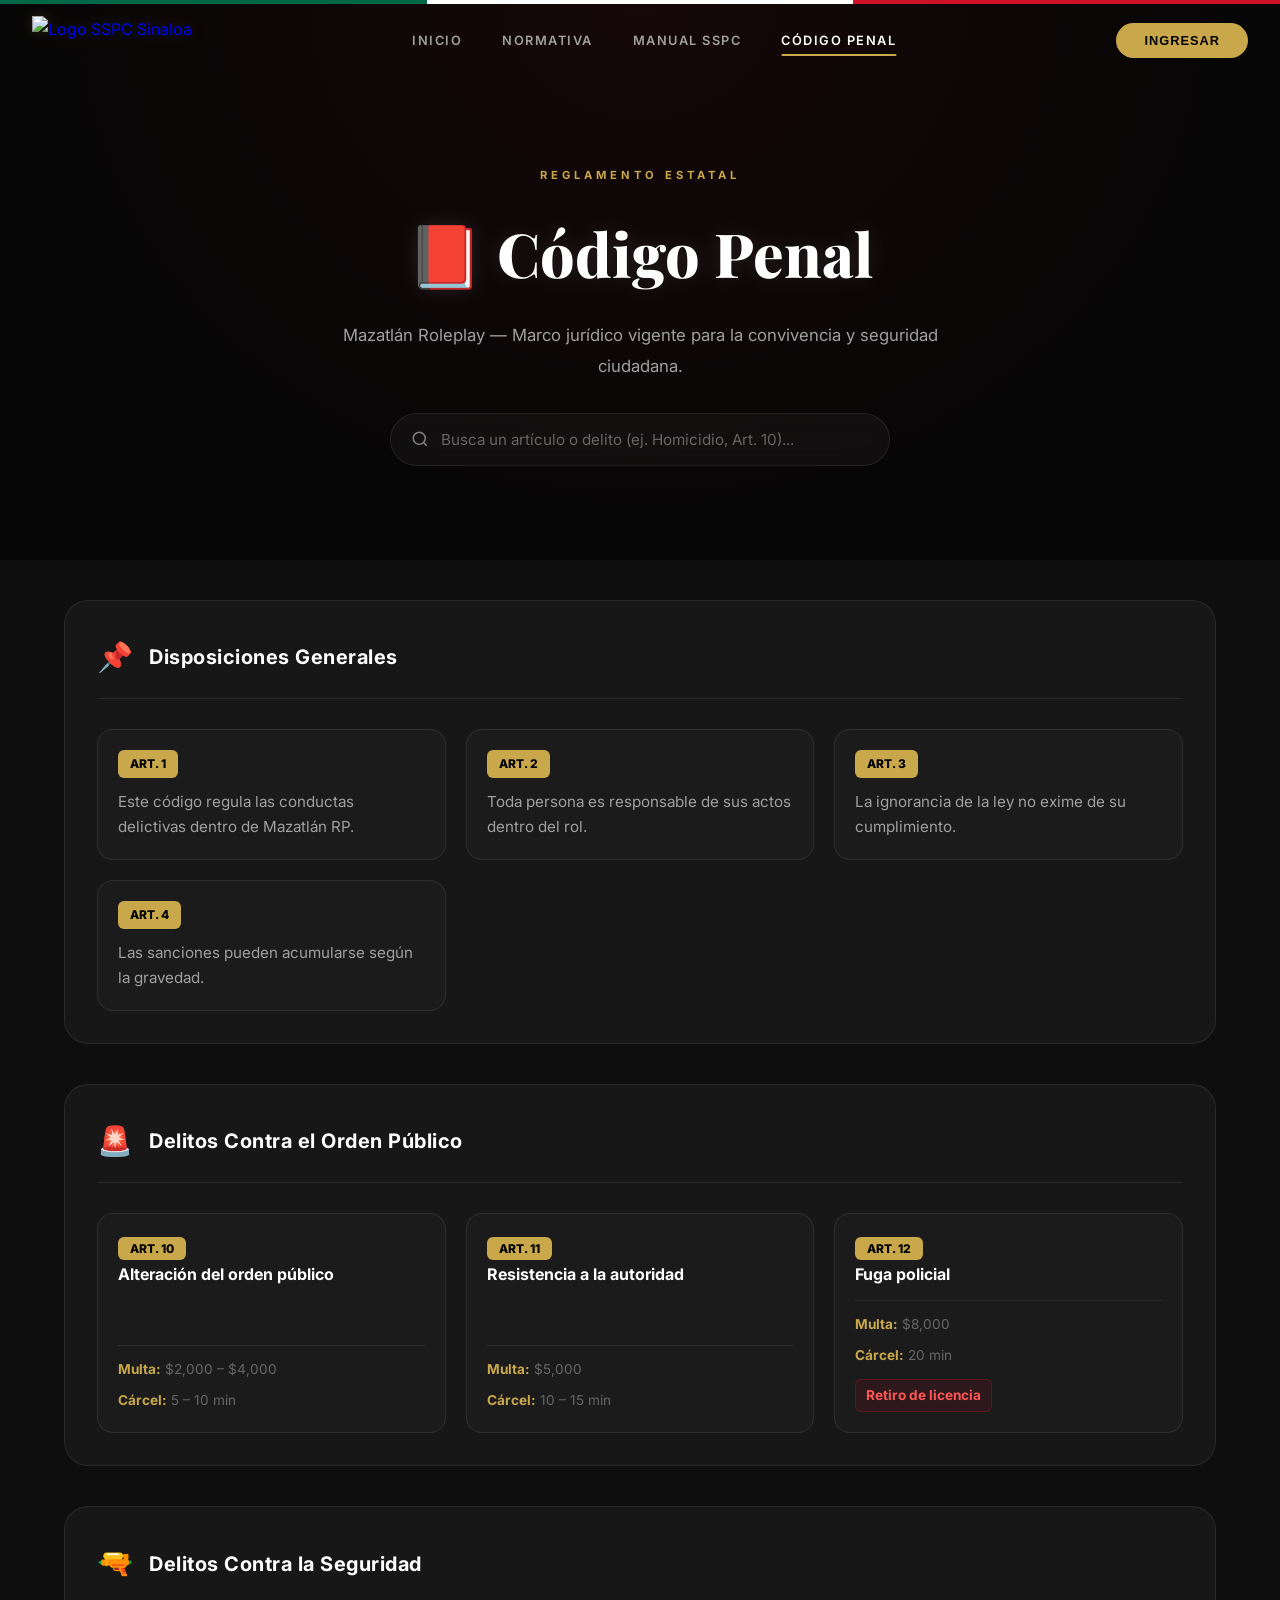
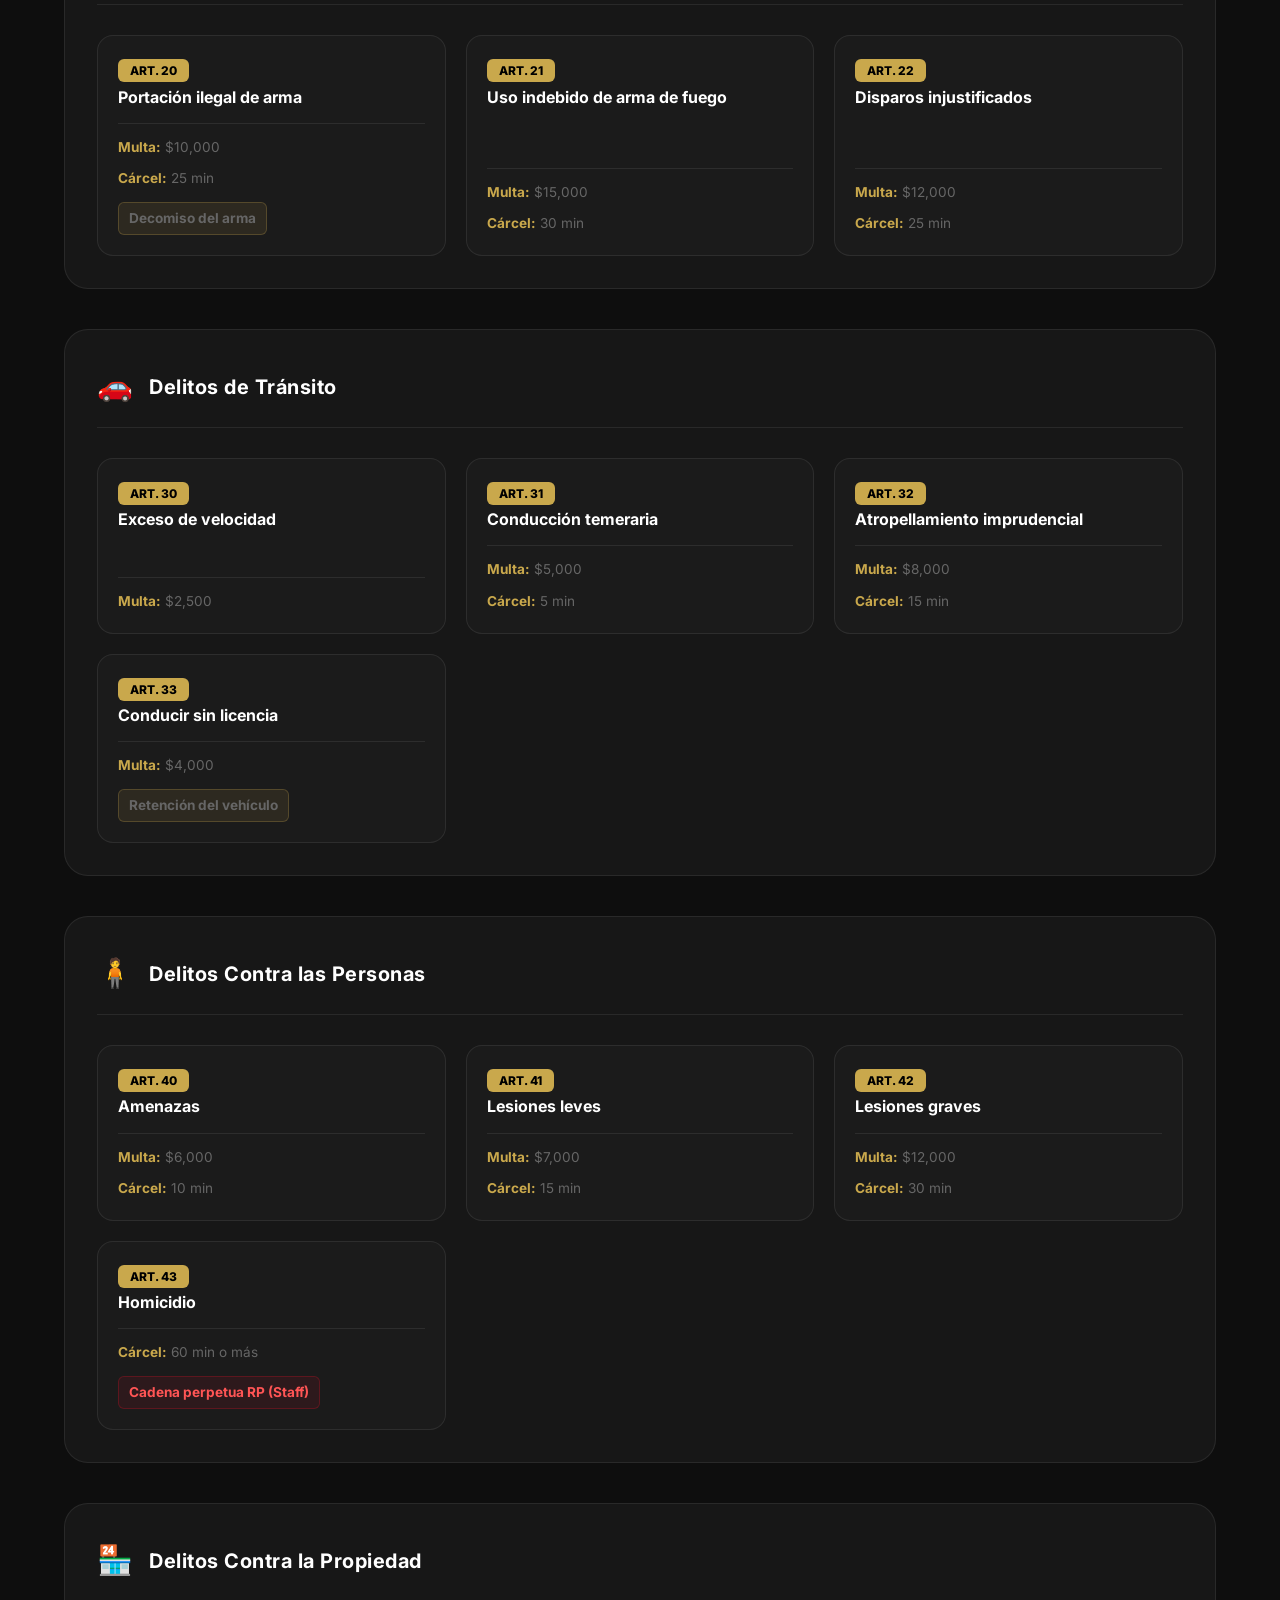
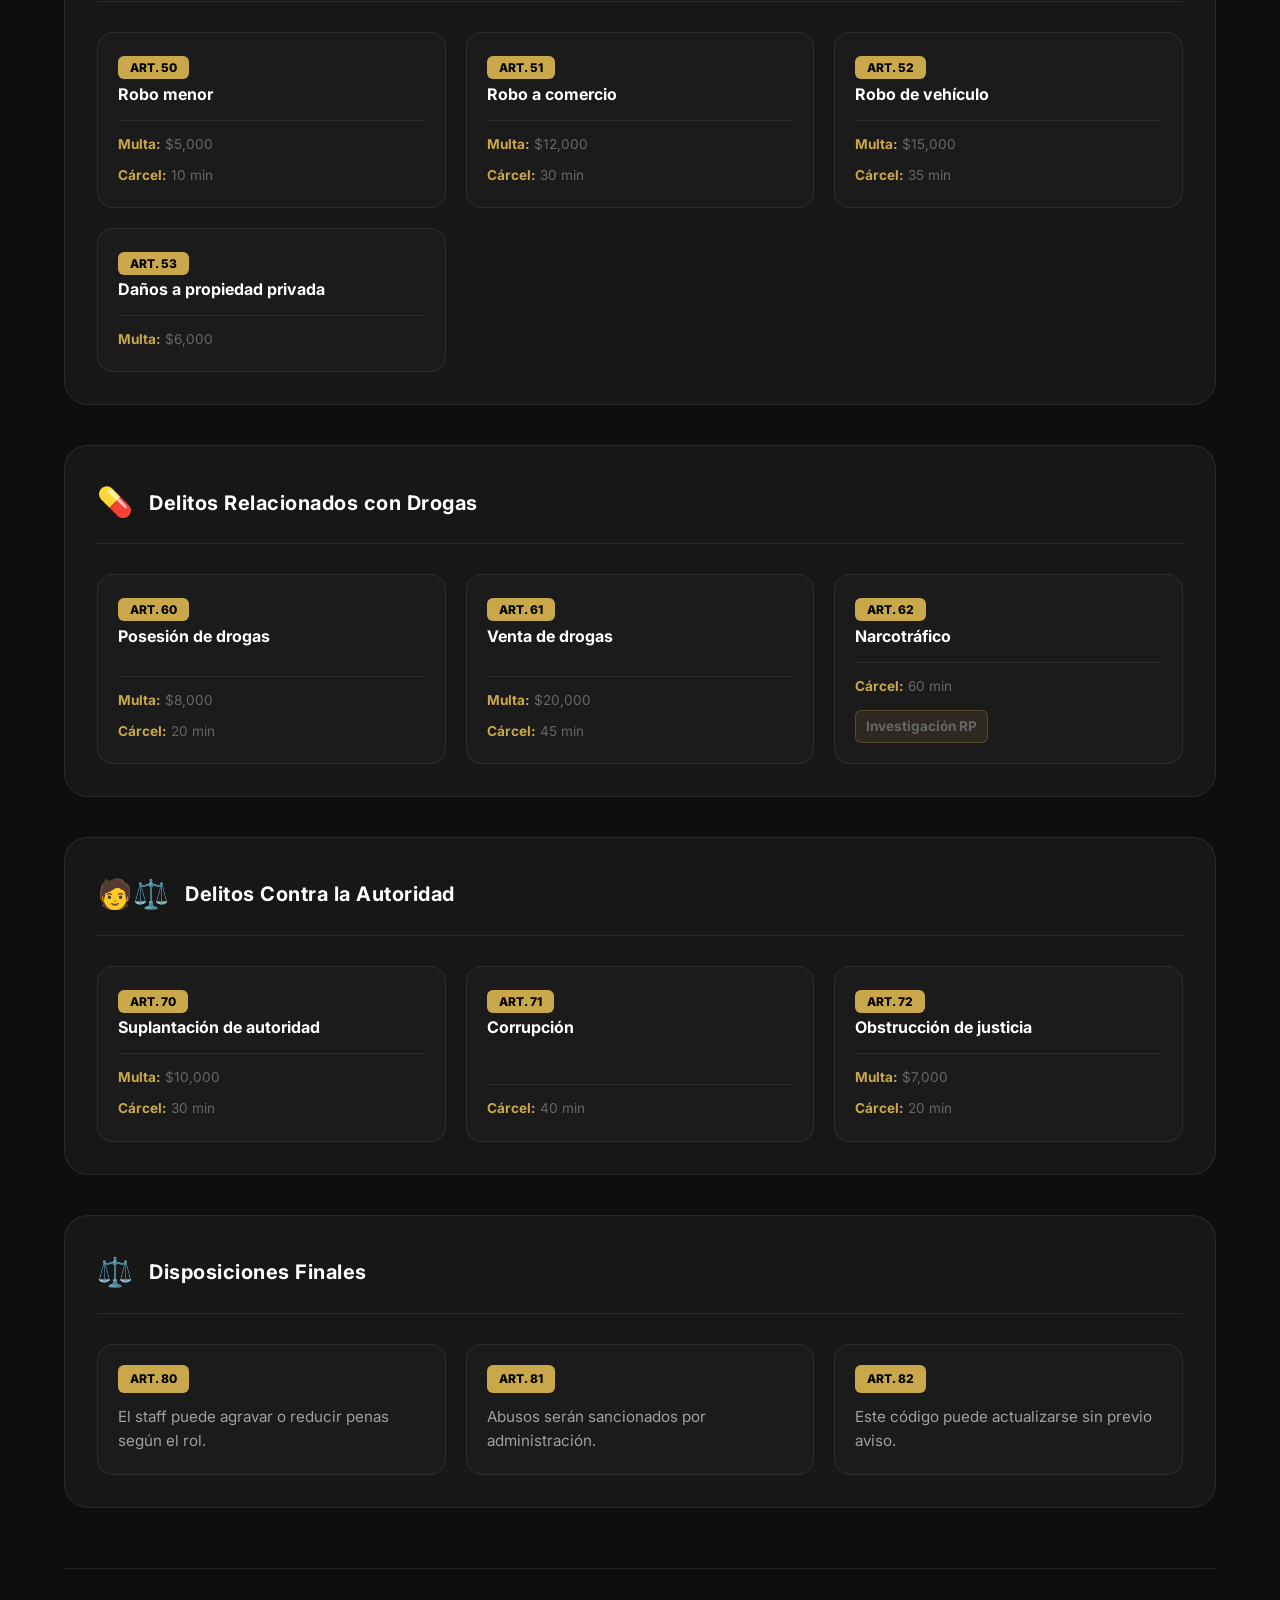
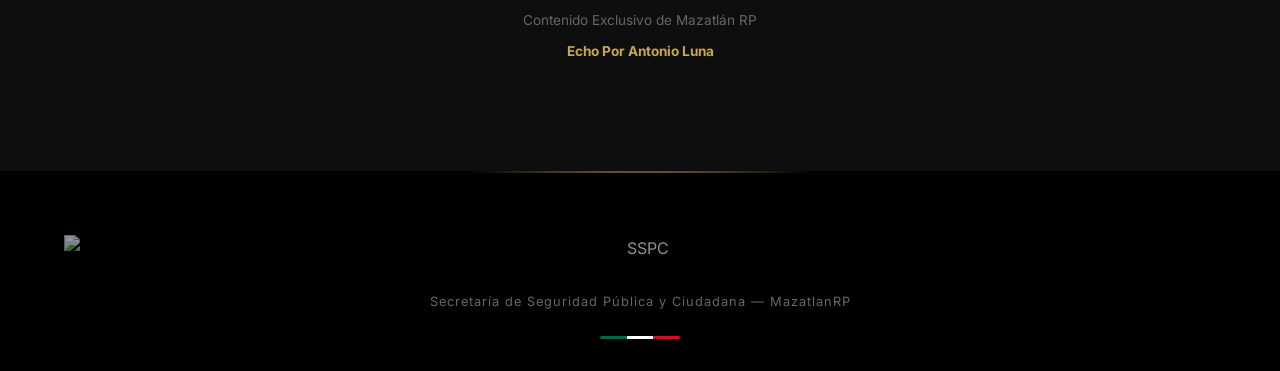
==== templates/codigo-penal.html @ 9fe5e870 "Sistema SSPC completo con Dashboard y Bot" ====
<!DOCTYPE html>
<html lang="es">

<head>
    <meta charset="UTF-8">
    <meta name="viewport" content="width=device-width, initial-scale=1.0">
    <title>Código Penal | Mazatlán RP — SSPC Sinaloa</title>
    <meta name="description" content="Código Penal oficial del estado de Sinaloa para Mazatlán RP. Consulta leyes, multas y tiempos de condena.">
    <link rel="stylesheet" href="/static/style.css">
    <link rel="stylesheet" href="/static/codigo-penal.css">
    <link rel="preconnect" href="https://fonts.googleapis.com">
    <link rel="preconnect" href="https://fonts.gstatic.com" crossorigin>
    <link href="https://fonts.googleapis.com/css2?family=Inter:wght@300;400;500;600;700;800;900&family=Playfair+Display:wght@700;800&display=swap" rel="stylesheet">
</head>

<body>

    <!-- Mexican Flag Bar -->
    <div class="mexico-bar" aria-hidden="true">
        <div class="bar-green"></div>
        <div class="bar-white"></div>
        <div class="bar-red"></div>
    </div>

    <!-- Navigation -->
    <nav class="navbar scrolled" id="main-navbar">
        <div class="nav-container">
            <a href="index.html" class="nav-logo">
                <img src="https://images.seeklogo.com/logo-png/62/1/secretaria-de-seguridad-y-proteccion-ciudadana-logo-png_seeklogo-626112.png" alt="Logo SSPC Sinaloa" id="logo-img">
            </a>
            <ul class="nav-links" id="nav-links">
                <li><a href="index.html">Inicio</a></li>
                <li><a href="normativa.html">Normativa</a></li>
                <li><a href="manual.html">Manual SSPC</a></li>
                <li><a href="codigo-penal.html" class="active">Código Penal</a></li>
            </ul>
            <div class="nav-actions">
                <button class="btn-ingresar" id="btn-login">Ingresar</button>
                <button class="hamburger" id="hamburger" aria-label="Abrir menú">
                    <span></span><span></span><span></span>
                </button>
            </div>
        </div>
    </nav>

    <!-- Mobile Menu -->
    <div class="mobile-overlay" id="mobile-overlay"></div>
    <div class="mobile-menu" id="mobile-menu">
        <ul>
            <li><a href="index.html">Inicio</a></li>
            <li><a href="normativa.html">Normativa</a></li>
            <li><a href="manual.html">Manual SSPC</a></li>
            <li><a href="codigo-penal.html">Código Penal</a></li>
            <li><a href="#" class="mobile-login">Ingresar al Sistema</a></li>
        </ul>
    </div>

    <main>
        <!-- Page Header -->
        <section class="penal-hero">
            <div class="penal-hero-bg"></div>
            <div class="container">
                <div class="section-tag reveal">REGLAMENTO ESTATAL</div>
                <h1 class="penal-hero-title reveal">📕 Código Penal</h1>
                <p class="penal-hero-sub reveal">Mazatlán Roleplay — Marco jurídico vigente para la convivencia y seguridad ciudadana.</p>

                <!-- Search -->
                <div class="search-wrapper reveal">
                    <div class="search-bar">
                        <svg class="search-icon" width="18" height="18" viewBox="0 0 24 24" fill="none" stroke="currentColor" stroke-width="2"><circle cx="11" cy="11" r="8"/><path d="m21 21-4.3-4.3"/></svg>
                        <input type="text" id="penal-search" placeholder="Busca un artículo o delito (ej. Homicidio, Art. 10)..." autocomplete="off">
                        <button class="search-clear" id="search-clear" aria-label="Limpiar">✕</button>
                    </div>
                    <p class="search-results" id="search-results"></p>
                </div>
            </div>
        </section>

        <!-- Penal Code Content -->
        <section class="penal-body">
            <div class="container">
                
                <div class="penal-grid" id="penal-content">
                    
                    <!-- Disposiciones Generales -->
                    <div class="penal-section reveal">
                        <div class="section-header">
                            <span class="section-icon">📌</span>
                            <h2>Disposiciones Generales</h2>
                        </div>
                        <div class="articles-list">
                            <div class="article-item" data-search="Art. 1 regula conductas delictivas Mazatlán RP">
                                <span class="art-num">Art. 1</span>
                                <p>Este código regula las conductas delictivas dentro de Mazatlán RP.</p>
                            </div>
                            <div class="article-item" data-search="Art. 2 persona responsable actos rol">
                                <span class="art-num">Art. 2</span>
                                <p>Toda persona es responsable de sus actos dentro del rol.</p>
                            </div>
                            <div class="article-item" data-search="Art. 3 ignorancia ley no exime cumplimiento">
                                <span class="art-num">Art. 3</span>
                                <p>La ignorancia de la ley no exime de su cumplimiento.</p>
                            </div>
                            <div class="article-item" data-search="Art. 4 sanciones acumularse gravedad">
                                <span class="art-num">Art. 4</span>
                                <p>Las sanciones pueden acumularse según la gravedad.</p>
                            </div>
                        </div>
                    </div>

                    <!-- Orden Público -->
                    <div class="penal-section reveal">
                        <div class="section-header">
                            <span class="section-icon">🚨</span>
                            <h2>Delitos Contra el Orden Público</h2>
                        </div>
                        <div class="articles-list">
                            <div class="article-item delict" data-search="Art. 10 Alteración del orden público multa cárcel">
                                <div class="art-main">
                                    <span class="art-num">Art. 10</span>
                                    <h4>Alteración del orden público</h4>
                                </div>
                                <div class="art-penalty">
                                    <span><strong>Multa:</strong> $2,000 – $4,000</span>
                                    <span><strong>Cárcel:</strong> 5 – 10 min</span>
                                </div>
                            </div>
                            <div class="article-item delict" data-search="Art. 11 Resistencia a la autoridad multa cárcel">
                                <div class="art-main">
                                    <span class="art-num">Art. 11</span>
                                    <h4>Resistencia a la autoridad</h4>
                                </div>
                                <div class="art-penalty">
                                    <span><strong>Multa:</strong> $5,000</span>
                                    <span><strong>Cárcel:</strong> 10 – 15 min</span>
                                </div>
                            </div>
                            <div class="article-item delict" data-search="Art. 12 Fuga policial multa cárcel retiro licencia">
                                <div class="art-main">
                                    <span class="art-num">Art. 12</span>
                                    <h4>Fuga policial</h4>
                                </div>
                                <div class="art-penalty">
                                    <span><strong>Multa:</strong> $8,000</span>
                                    <span><strong>Cárcel:</strong> 20 min</span>
                                    <span class="penalty-tag red">Retiro de licencia</span>
                                </div>
                            </div>
                        </div>
                    </div>

                    <!-- Seguridad -->
                    <div class="penal-section reveal">
                        <div class="section-header">
                            <span class="section-icon">🔫</span>
                            <h2>Delitos Contra la Seguridad</h2>
                        </div>
                        <div class="articles-list">
                            <div class="article-item delict" data-search="Art. 20 Portación ilegal de arma multa cárcel decomiso">
                                <div class="art-main">
                                    <span class="art-num">Art. 20</span>
                                    <h4>Portación ilegal de arma</h4>
                                </div>
                                <div class="art-penalty">
                                    <span><strong>Multa:</strong> $10,000</span>
                                    <span><strong>Cárcel:</strong> 25 min</span>
                                    <span class="penalty-tag">Decomiso del arma</span>
                                </div>
                            </div>
                            <div class="article-item delict" data-search="Art. 21 Uso indebido de arma de fuego multa cárcel">
                                <div class="art-main">
                                    <span class="art-num">Art. 21</span>
                                    <h4>Uso indebido de arma de fuego</h4>
                                </div>
                                <div class="art-penalty">
                                    <span><strong>Multa:</strong> $15,000</span>
                                    <span><strong>Cárcel:</strong> 30 min</span>
                                </div>
                            </div>
                            <div class="article-item delict" data-search="Art. 22 Disparos injustificados multa cárcel">
                                <div class="art-main">
                                    <span class="art-num">Art. 22</span>
                                    <h4>Disparos injustificados</h4>
                                </div>
                                <div class="art-penalty">
                                    <span><strong>Multa:</strong> $12,000</span>
                                    <span><strong>Cárcel:</strong> 25 min</span>
                                </div>
                            </div>
                        </div>
                    </div>

                    <!-- Tránsito -->
                    <div class="penal-section reveal">
                        <div class="section-header">
                            <span class="section-icon">🚗</span>
                            <h2>Delitos de Tránsito</h2>
                        </div>
                        <div class="articles-list">
                            <div class="article-item delict" data-search="Art. 30 Exceso de velocidad multa">
                                <div class="art-main">
                                    <span class="art-num">Art. 30</span>
                                    <h4>Exceso de velocidad</h4>
                                </div>
                                <div class="art-penalty">
                                    <span><strong>Multa:</strong> $2,500</span>
                                </div>
                            </div>
                            <div class="article-item delict" data-search="Art. 31 Conducción temeraria multa cárcel">
                                <div class="art-main">
                                    <span class="art-num">Art. 31</span>
                                    <h4>Conducción temeraria</h4>
                                </div>
                                <div class="art-penalty">
                                    <span><strong>Multa:</strong> $5,000</span>
                                    <span><strong>Cárcel:</strong> 5 min</span>
                                </div>
                            </div>
                            <div class="article-item delict" data-search="Art. 32 Atropellamiento imprudencial multa cárcel">
                                <div class="art-main">
                                    <span class="art-num">Art. 32</span>
                                    <h4>Atropellamiento imprudencial</h4>
                                </div>
                                <div class="art-penalty">
                                    <span><strong>Multa:</strong> $8,000</span>
                                    <span><strong>Cárcel:</strong> 15 min</span>
                                </div>
                            </div>
                            <div class="article-item delict" data-search="Art. 33 Conducir sin licencia multa retención vehículo">
                                <div class="art-main">
                                    <span class="art-num">Art. 33</span>
                                    <h4>Conducir sin licencia</h4>
                                </div>
                                <div class="art-penalty">
                                    <span><strong>Multa:</strong> $4,000</span>
                                    <span class="penalty-tag">Retención del vehículo</span>
                                </div>
                            </div>
                        </div>
                    </div>

                    <!-- Personas -->
                    <div class="penal-section reveal">
                        <div class="section-header">
                            <span class="section-icon">🧍</span>
                            <h2>Delitos Contra las Personas</h2>
                        </div>
                        <div class="articles-list">
                            <div class="article-item delict" data-search="Art. 40 Amenazas multa cárcel">
                                <div class="art-main">
                                    <span class="art-num">Art. 40</span>
                                    <h4>Amenazas</h4>
                                </div>
                                <div class="art-penalty">
                                    <span><strong>Multa:</strong> $6,000</span>
                                    <span><strong>Cárcel:</strong> 10 min</span>
                                </div>
                            </div>
                            <div class="article-item delict" data-search="Art. 41 Lesiones leves multa cárcel">
                                <div class="art-main">
                                    <span class="art-num">Art. 41</span>
                                    <h4>Lesiones leves</h4>
                                </div>
                                <div class="art-penalty">
                                    <span><strong>Multa:</strong> $7,000</span>
                                    <span><strong>Cárcel:</strong> 15 min</span>
                                </div>
                            </div>
                            <div class="article-item delict" data-search="Art. 42 Lesiones graves multa cárcel">
                                <div class="art-main">
                                    <span class="art-num">Art. 42</span>
                                    <h4>Lesiones graves</h4>
                                </div>
                                <div class="art-penalty">
                                    <span><strong>Multa:</strong> $12,000</span>
                                    <span><strong>Cárcel:</strong> 30 min</span>
                                </div>
                            </div>
                            <div class="article-item delict" data-search="Art. 43 Homicidio cárcel cadena perpetua">
                                <div class="art-main">
                                    <span class="art-num">Art. 43</span>
                                    <h4>Homicidio</h4>
                                </div>
                                <div class="art-penalty">
                                    <span><strong>Cárcel:</strong> 60 min o más</span>
                                    <span class="penalty-tag red">Cadena perpetua RP (Staff)</span>
                                </div>
                            </div>
                        </div>
                    </div>

                    <!-- Propiedad -->
                    <div class="penal-section reveal">
                        <div class="section-header">
                            <span class="section-icon">🏪</span>
                            <h2>Delitos Contra la Propiedad</h2>
                        </div>
                        <div class="articles-list">
                            <div class="article-item delict" data-search="Art. 50 Robo menor multa cárcel">
                                <div class="art-main">
                                    <span class="art-num">Art. 50</span>
                                    <h4>Robo menor</h4>
                                </div>
                                <div class="art-penalty">
                                    <span><strong>Multa:</strong> $5,000</span>
                                    <span><strong>Cárcel:</strong> 10 min</span>
                                </div>
                            </div>
                            <div class="article-item delict" data-search="Art. 51 Robo a comercio multa cárcel">
                                <div class="art-main">
                                    <span class="art-num">Art. 51</span>
                                    <h4>Robo a comercio</h4>
                                </div>
                                <div class="art-penalty">
                                    <span><strong>Multa:</strong> $12,000</span>
                                    <span><strong>Cárcel:</strong> 30 min</span>
                                </div>
                            </div>
                            <div class="article-item delict" data-search="Art. 52 Robo de vehículo multa cárcel">
                                <div class="art-main">
                                    <span class="art-num">Art. 52</span>
                                    <h4>Robo de vehículo</h4>
                                </div>
                                <div class="art-penalty">
                                    <span><strong>Multa:</strong> $15,000</span>
                                    <span><strong>Cárcel:</strong> 35 min</span>
                                </div>
                            </div>
                            <div class="article-item delict" data-search="Art. 53 Daños a propiedad privada multa">
                                <div class="art-main">
                                    <span class="art-num">Art. 53</span>
                                    <h4>Daños a propiedad privada</h4>
                                </div>
                                <div class="art-penalty">
                                    <span><strong>Multa:</strong> $6,000</span>
                                </div>
                            </div>
                        </div>
                    </div>

                    <!-- Drogas -->
                    <div class="penal-section reveal">
                        <div class="section-header">
                            <span class="section-icon">💊</span>
                            <h2>Delitos Relacionados con Drogas</h2>
                        </div>
                        <div class="articles-list">
                            <div class="article-item delict" data-search="Art. 60 Posesión de drogas multa cárcel">
                                <div class="art-main">
                                    <span class="art-num">Art. 60</span>
                                    <h4>Posesión de drogas</h4>
                                </div>
                                <div class="art-penalty">
                                    <span><strong>Multa:</strong> $8,000</span>
                                    <span><strong>Cárcel:</strong> 20 min</span>
                                </div>
                            </div>
                            <div class="article-item delict" data-search="Art. 61 Venta de drogas multa cárcel">
                                <div class="art-main">
                                    <span class="art-num">Art. 61</span>
                                    <h4>Venta de drogas</h4>
                                </div>
                                <div class="art-penalty">
                                    <span><strong>Multa:</strong> $20,000</span>
                                    <span><strong>Cárcel:</strong> 45 min</span>
                                </div>
                            </div>
                            <div class="article-item delict" data-search="Art. 62 Narcotráfico cárcel investigación">
                                <div class="art-main">
                                    <span class="art-num">Art. 62</span>
                                    <h4>Narcotráfico</h4>
                                </div>
                                <div class="art-penalty">
                                    <span><strong>Cárcel:</strong> 60 min</span>
                                    <span class="penalty-tag">Investigación RP</span>
                                </div>
                            </div>
                        </div>
                    </div>

                    <!-- Autoridad -->
                    <div class="penal-section reveal">
                        <div class="section-header">
                            <span class="section-icon">🧑⚖️</span>
                            <h2>Delitos Contra la Autoridad</h2>
                        </div>
                        <div class="articles-list">
                            <div class="article-item delict" data-search="Art. 70 Suplantación de autoridad multa cárcel">
                                <div class="art-main">
                                    <span class="art-num">Art. 70</span>
                                    <h4>Suplantación de autoridad</h4>
                                </div>
                                <div class="art-penalty">
                                    <span><strong>Multa:</strong> $10,000</span>
                                    <span><strong>Cárcel:</strong> 30 min</span>
                                </div>
                            </div>
                            <div class="article-item delict" data-search="Art. 71 Corrupción cárcel">
                                <div class="art-main">
                                    <span class="art-num">Art. 71</span>
                                    <h4>Corrupción</h4>
                                </div>
                                <div class="art-penalty">
                                    <span><strong>Cárcel:</strong> 40 min</span>
                                </div>
                            </div>
                            <div class="article-item delict" data-search="Art. 72 Obstrucción de justicia multa cárcel">
                                <div class="art-main">
                                    <span class="art-num">Art. 72</span>
                                    <h4>Obstrucción de justicia</h4>
                                </div>
                                <div class="art-penalty">
                                    <span><strong>Multa:</strong> $7,000</span>
                                    <span><strong>Cárcel:</strong> 20 min</span>
                                </div>
                            </div>
                        </div>
                    </div>

                    <!-- Finales -->
                    <div class="penal-section reveal">
                        <div class="section-header">
                            <span class="section-icon">⚖️</span>
                            <h2>Disposiciones Finales</h2>
                        </div>
                        <div class="articles-list">
                            <div class="article-item" data-search="Art. 80 staff agravar reducir penas rol">
                                <span class="art-num">Art. 80</span>
                                <p>El staff puede agravar o reducir penas según el rol.</p>
                            </div>
                            <div class="article-item" data-search="Art. 81 abusos sancionados administración">
                                <span class="art-num">Art. 81</span>
                                <p>Abusos serán sancionados por administración.</p>
                            </div>
                            <div class="article-item" data-search="Art. 82 actualización código previo aviso">
                                <span class="art-num">Art. 82</span>
                                <p>Este código puede actualizarse sin previo aviso.</p>
                            </div>
                        </div>
                    </div>

                </div>

                <div class="penal-footer reveal">
                    <p>Contenido Exclusivo de Mazatlán RP</p>
                    <p class="credits">Echo Por Antonio Luna</p>
                </div>
            </div>
        </section>
    </main>

    <!-- Footer -->
    <footer class="footer">
        <div class="footer-glow"></div>
        <div class="container">
            <img src="https://images.seeklogo.com/logo-png/62/1/secretaria-de-seguridad-y-proteccion-ciudadana-logo-png_seeklogo-626112.png" alt="SSPC" class="footer-logo">
            <p class="footer-motto">Secretaría de Seguridad Pública y Ciudadana — MazatlanRP</p>
            <div class="footer-bar">
                <div class="bar-green"></div>
                <div class="bar-white"></div>
                <div class="bar-red"></div>
            </div>
        </div>
    </footer>

    <script src="/static/script.js"></script>
    <script>
        // Local Search for Penal Code
        document.addEventListener('DOMContentLoaded', () => {
            const searchInput = document.getElementById('penal-search');
            const searchResults = document.getElementById('search-results');
            const searchClear = document.getElementById('search-clear');
            const articles = document.querySelectorAll('.article-item');
            const sections = document.querySelectorAll('.penal-section');

            if (searchInput) {
                searchInput.addEventListener('input', () => {
                    const query = searchInput.value.toLowerCase().trim();
                    searchClear.classList.toggle('visible', query.length > 0);
                    
                    if (query.length < 2) {
                        articles.forEach(art => art.style.display = 'flex');
                        sections.forEach(sec => sec.style.display = 'block');
                        searchResults.textContent = '';
                        return;
                    }

                    let matchCount = 0;

                    sections.forEach(section => {
                        let sectionHasMatch = false;
                        const sectionArticles = section.querySelectorAll('.article-item');
                        
                        sectionArticles.forEach(art => {
                            const searchText = art.getAttribute('data-search').toLowerCase();
                            if (searchText.includes(query)) {
                                art.style.display = 'flex';
                                sectionHasMatch = true;
                                matchCount++;
                            } else {
                                art.style.display = 'none';
                            }
                        });

                        section.style.display = sectionHasMatch ? 'block' : 'none';
                    });

                    if (matchCount > 0) {
                        searchResults.textContent = `${matchCount} resultado${matchCount !== 1 ? 's' : ''} encontrado${matchCount !== 1 ? 's' : ''}`;
                    } else {
                        searchResults.textContent = 'No se encontraron artículos que coincidan.';
                    }
                });

                searchClear.addEventListener('click', () => {
                    searchInput.value = '';
                    searchClear.classList.remove('visible');
                    articles.forEach(art => art.style.display = 'flex');
                    sections.forEach(sec => sec.style.display = 'block');
                    searchResults.textContent = '';
                });
            }
        });
    </script>
</body>

</html>
---- static/style.css ----
/* ═══════════════════════════════════════════
   SSPC SINALOA — PROFESSIONAL DESIGN SYSTEM
   ═══════════════════════════════════════════ */

:root {
    /* Color Palette */
    --black: #000000;
    --bg-base: #060606;
    --bg-elevated: #0e0e0e;
    --bg-surface: #161616;
    --glass: rgba(255, 255, 255, 0.04);
    --glass-border: rgba(255, 255, 255, 0.08);
    --glass-hover: rgba(255, 255, 255, 0.07);
    --gold: #c9a84c;
    --gold-light: #e0c068;
    --gold-dim: rgba(201, 168, 76, 0.15);
    --gold-glow: rgba(201, 168, 76, 0.3);
    --white: #ffffff;
    --text-primary: #f0f0f0;
    --text-secondary: #a0a0a0;
    --text-muted: #666666;
    --mexico-green: #006847;
    --mexico-red: #ce1126;

    /* Typography */
    --font-body: 'Inter', -apple-system, BlinkMacSystemFont, sans-serif;
    --font-display: 'Playfair Display', Georgia, serif;

    /* Spacing */
    --section-padding: 120px;
    --container-max: 1200px;

    /* Motion */
    --ease: cubic-bezier(0.25, 0.46, 0.45, 0.94);
    --ease-out: cubic-bezier(0.16, 1, 0.3, 1);
    --duration: 0.5s;
}

/* ── Reset ── */
*,
*::before,
*::after {
    margin: 0;
    padding: 0;
    box-sizing: border-box;
}

html {
    scroll-behavior: smooth;
    -webkit-font-smoothing: antialiased;
    -moz-osx-font-smoothing: grayscale;
}

body {
    font-family: var(--font-body);
    background-color: var(--bg-base);
    color: var(--text-primary);
    line-height: 1.7;
    overflow-x: hidden;
}

.container {
    max-width: var(--container-max);
    margin: 0 auto;
    padding: 0 24px;
}

img {
    max-width: 100%;
    display: block;
}

a {
    text-decoration: none;
}

ul {
    list-style: none;
}

/* ── Mexican Flag Bar ── */
.mexico-bar {
    position: fixed;
    top: 0;
    left: 0;
    width: 100%;
    height: 4px;
    display: flex;
    z-index: 9999;
}

.bar-green {
    background: var(--mexico-green);
    flex: 1;
}

.bar-white {
    background: var(--white);
    flex: 1;
}

.bar-red {
    background: var(--mexico-red);
    flex: 1;
}

/* ── Navbar ── */
.navbar {
    position: fixed;
    top: 4px;
    left: 0;
    width: 100%;
    height: 72px;
    z-index: 1000;
    transition: all 0.4s var(--ease);
}

.navbar.scrolled {
    background: rgba(6, 6, 6, 0.92);
    backdrop-filter: blur(20px) saturate(180%);
    -webkit-backdrop-filter: blur(20px) saturate(180%);
    border-bottom: 1px solid var(--glass-border);
    box-shadow: 0 8px 32px rgba(0, 0, 0, 0.5);
}

.nav-container {
    max-width: 1400px;
    margin: 0 auto;
    height: 100%;
    display: flex;
    align-items: center;
    justify-content: space-between;
    padding: 0 32px;
}

.nav-logo {
    display: flex;
    align-items: center;
}

.nav-logo img {
    height: 48px;
    width: auto;
    transition: all 0.4s var(--ease);
    filter: drop-shadow(0 0 8px rgba(201, 168, 76, 0.2));
}

.nav-logo img:hover {
    filter: drop-shadow(0 0 16px rgba(201, 168, 76, 0.5));
    transform: scale(1.05);
}

.nav-links {
    display: flex;
    gap: 40px;
}

.nav-links a {
    color: var(--text-secondary);
    font-weight: 600;
    font-size: 0.8rem;
    text-transform: uppercase;
    letter-spacing: 1.5px;
    padding: 8px 0;
    position: relative;
    transition: color 0.3s var(--ease);
}

.nav-links a::after {
    content: '';
    position: absolute;
    bottom: 0;
    left: 50%;
    transform: translateX(-50%);
    width: 0;
    height: 2px;
    background: var(--gold);
    border-radius: 1px;
    transition: width 0.3s var(--ease);
}

.nav-links a:hover,
.nav-links a.active {
    color: var(--white);
}

.nav-links a:hover::after,
.nav-links a.active::after {
    width: 100%;
}

.nav-actions {
    display: flex;
    align-items: center;
    gap: 16px;
}

.btn-ingresar {
    background: var(--gold);
    color: var(--black);
    border: none;
    padding: 10px 28px;
    border-radius: 100px;
    font-weight: 700;
    font-size: 0.8rem;
    text-transform: uppercase;
    letter-spacing: 1px;
    cursor: pointer;
    transition: all 0.3s var(--ease);
    position: relative;
    overflow: hidden;
}

.btn-ingresar::before {
    content: '';
    position: absolute;
    inset: 0;
    background: linear-gradient(45deg, transparent, rgba(255, 255, 255, 0.2), transparent);
    transform: translateX(-100%);
    transition: transform 0.6s var(--ease);
}

.btn-ingresar:hover {
    background: var(--gold-light);
    transform: translateY(-2px);
    box-shadow: 0 8px 24px var(--gold-glow);
}

.btn-ingresar:hover::before {
    transform: translateX(100%);
}

/* ── Nav Profile (Logged In) ── */
.nav-profile {
    display: flex;
    align-items: center;
    gap: 12px;
    background: rgba(255, 255, 255, 0.05);
    border: 1px solid var(--glass-border);
    padding: 6px 16px 6px 6px;
    border-radius: 100px;
    cursor: pointer;
    transition: all 0.3s var(--ease);
    text-decoration: none;
    position: relative; /* Importante para el dropdown */
}

.nav-profile:hover {
    background: rgba(255, 255, 255, 0.1);
    border-color: var(--gold);
}

/* Dropdown Menu */
.profile-dropdown {
    position: absolute;
    top: calc(100% + 15px);
    right: 0;
    width: 180px;
    background: var(--bg-elevated);
    border: 1px solid var(--glass-border);
    backdrop-filter: blur(20px);
    border-radius: 15px;
    padding: 10px;
    opacity: 0;
    visibility: hidden;
    transform: translateY(10px);
    transition: all 0.3s var(--ease);
    box-shadow: 0 10px 30px rgba(0,0,0,0.5);
    z-index: 2000;
}

.nav-profile:hover .profile-dropdown {
    opacity: 1;
    visibility: visible;
    transform: translateY(0);
}

.dropdown-link {
    display: block;
    padding: 10px 15px;
    color: var(--text-secondary);
    text-decoration: none;
    font-size: 0.85rem;
    font-weight: 600;
    border-radius: 8px;
    transition: all 0.2s;
}

.dropdown-link:hover {
    background: rgba(255,255,255,0.05);
    color: var(--white);
}

.dropdown-link.logout {
    color: #ff6b6b;
    border-top: 1px solid var(--glass-border);
    margin-top: 5px;
    padding-top: 15px;
}

.nav-avatar {
    width: 32px;
    height: 32px;
    border-radius: 50%;
    border: 1px solid var(--gold);
    object-fit: cover;
}

.nav-username {
    color: var(--white);
    font-size: 0.85rem;
    font-weight: 700;
    max-width: 100px;
    overflow: hidden;
    text-overflow: ellipsis;
    white-space: nowrap;
}

.mobile-profile-item {
    display: flex;
    align-items: center;
    gap: 15px;
    padding: 15px;
    background: rgba(255,255,255,0.05);
    border: 1px solid var(--glass-border);
    border-radius: 15px;
    margin: 10px 20px;
}


/* Hamburger */
.hamburger {
    display: none;
    flex-direction: column;
    gap: 5px;
    background: none;
    border: none;
    cursor: pointer;
    padding: 8px;
    z-index: 1100;
}

.hamburger span {
    width: 24px;
    height: 2px;
    background: var(--white);
    border-radius: 2px;
    transition: all 0.3s var(--ease);
}

.hamburger.open span:nth-child(1) {
    transform: rotate(45deg) translate(5px, 5px);
}

.hamburger.open span:nth-child(2) {
    opacity: 0;
}

.hamburger.open span:nth-child(3) {
    transform: rotate(-45deg) translate(5px, -5px);
}

/* Mobile Menu */
.mobile-overlay {
    position: fixed;
    inset: 0;
    background: rgba(0, 0, 0, 0.7);
    z-index: 1050;
    opacity: 0;
    pointer-events: none;
    transition: opacity 0.4s var(--ease);
}

.mobile-overlay.active {
    opacity: 1;
    pointer-events: all;
}

.mobile-menu {
    position: fixed;
    top: 0;
    right: -320px;
    width: 300px;
    height: 100vh;
    background: var(--bg-elevated);
    border-left: 1px solid var(--glass-border);
    z-index: 1060;
    padding: 100px 32px 32px;
    transition: right 0.5s var(--ease-out);
}

.mobile-menu.active {
    right: 0;
}

.mobile-menu ul {
    display: flex;
    flex-direction: column;
    gap: 8px;
}

.mobile-menu a {
    color: var(--text-secondary);
    font-size: 1.1rem;
    font-weight: 600;
    padding: 14px 16px;
    border-radius: 12px;
    display: block;
    transition: all 0.3s var(--ease);
}

.mobile-menu a:hover {
    color: var(--white);
    background: var(--glass);
}

.mobile-login {
    color: var(--gold) !important;
    border: 1px solid var(--gold-dim);
    text-align: center;
    margin-top: 16px;
}

/* ── Hero ── */
.hero {
    position: relative;
    min-height: 100vh;
    display: flex;
    align-items: center;
    justify-content: center;
    text-align: center;
    overflow: hidden;
}

.hero-bg {
    position: absolute;
    inset: 0;
    background-image: url('https://media.discordapp.net/attachments/1496724469673361566/1496747573866790942/FONDO.png?ex=69eb024d&is=69e9b0cd&hm=f0747572f5455cf233a8c2d7f36223a0a85d7b938f2e3c4d79ac03f40479d063&=&format=webp&quality=lossless&width=1466&height=800');
    background-size: cover;
    background-position: center;
    transform: scale(1.1);
    animation: heroZoom 20s ease alternate infinite;
}

@keyframes heroZoom {
    0% {
        transform: scale(1.1);
    }

    100% {
        transform: scale(1);
    }
}

.hero-overlay {
    position: absolute;
    inset: 0;
    background: linear-gradient(180deg,
            rgba(6, 6, 6, 0.6) 0%,
            rgba(6, 6, 6, 0.4) 40%,
            rgba(6, 6, 6, 0.7) 70%,
            rgba(6, 6, 6, 1) 100%);
}

.hero-particles {
    position: absolute;
    inset: 0;
    pointer-events: none;
}

.hero-content {
    position: relative;
    z-index: 2;
    max-width: 860px;
    padding: 0 24px;
}

.hero-badge {
    display: inline-block;
    background: var(--gold-dim);
    border: 1px solid rgba(201, 168, 76, 0.25);
    color: var(--gold);
    font-size: 0.7rem;
    font-weight: 700;
    letter-spacing: 3px;
    text-transform: uppercase;
    padding: 8px 24px;
    border-radius: 100px;
    margin-bottom: 28px;
}

.hero h1 {
    font-family: var(--font-display);
    font-size: clamp(2.4rem, 6vw, 4.8rem);
    font-weight: 800;
    line-height: 1.08;
    margin-bottom: 24px;
    background: linear-gradient(135deg, var(--white) 0%, var(--gold-light) 50%, var(--white) 100%);
    background-size: 200% auto;
    -webkit-background-clip: text;
    -webkit-text-fill-color: transparent;
    background-clip: text;
    animation: shimmer 6s linear infinite;
}

@keyframes shimmer {
    to {
        background-position: 200% center;
    }
}

.hero-sub {
    font-size: clamp(0.95rem, 1.5vw, 1.15rem);
    color: var(--text-secondary);
    max-width: 620px;
    margin: 0 auto 40px;
    line-height: 1.8;
}

.hero-btns {
    display: flex;
    gap: 16px;
    justify-content: center;
    flex-wrap: wrap;
}

.btn-gold,
.btn-outline {
    padding: 14px 36px;
    border-radius: 100px;
    font-weight: 700;
    font-size: 0.85rem;
    text-transform: uppercase;
    letter-spacing: 1px;
    transition: all 0.4s var(--ease);
    position: relative;
    overflow: hidden;
}

.btn-gold {
    background: var(--gold);
    color: var(--black);
}

.btn-gold:hover {
    background: var(--gold-light);
    transform: translateY(-3px);
    box-shadow: 0 12px 32px var(--gold-glow);
}

.btn-outline {
    background: transparent;
    color: var(--white);
    border: 1.5px solid rgba(255, 255, 255, 0.25);
}

.btn-outline:hover {
    border-color: var(--gold);
    color: var(--gold);
    background: var(--gold-dim);
    transform: translateY(-3px);
}

/* Scroll CTA */
.scroll-cta {
    display: inline-flex;
    flex-direction: column;
    align-items: center;
    gap: 8px;
    margin-top: 56px;
    color: var(--text-muted);
    font-size: 0.7rem;
    text-transform: uppercase;
    letter-spacing: 3px;
    font-weight: 600;
    transition: color 0.3s var(--ease);
}

.scroll-cta:hover {
    color: var(--gold);
}

.scroll-cta svg {
    animation: bounceDown 2s var(--ease) infinite;
}

@keyframes bounceDown {

    0%,
    100% {
        transform: translateY(0);
    }

    50% {
        transform: translateY(8px);
    }
}

/* ── Section Shared ── */
.section-tag {
    display: inline-block;
    color: var(--gold);
    font-size: 0.7rem;
    font-weight: 700;
    letter-spacing: 4px;
    text-transform: uppercase;
    margin-bottom: 16px;
}

.section-title {
    font-family: var(--font-display);
    font-size: clamp(1.8rem, 4vw, 2.8rem);
    font-weight: 800;
    color: var(--white);
    margin-bottom: 16px;
}

.section-lead {
    font-size: 1.05rem;
    color: var(--text-secondary);
    max-width: 640px;
    margin-bottom: 48px;
}

/* ── About Section ── */
.section-about {
    padding: var(--section-padding) 0;
    background: var(--bg-base);
    text-align: center;
}

.section-about .section-lead {
    margin-left: auto;
    margin-right: auto;
}

.mission-card {
    position: relative;
    background: var(--glass);
    backdrop-filter: blur(16px);
    -webkit-backdrop-filter: blur(16px);
    border: 1px solid var(--glass-border);
    border-radius: 24px;
    padding: 48px;
    max-width: 800px;
    margin: 0 auto;
    font-size: 1.05rem;
    color: var(--text-secondary);
    line-height: 1.9;
    overflow: hidden;
    transition: border-color 0.4s var(--ease);
}

.mission-card:hover {
    border-color: rgba(201, 168, 76, 0.2);
}

.mission-glow {
    position: absolute;
    top: -50%;
    left: -50%;
    width: 200%;
    height: 200%;
    background: radial-gradient(circle at center, var(--gold-dim) 0%, transparent 60%);
    opacity: 0;
    transition: opacity 0.6s var(--ease);
    pointer-events: none;
}

.mission-card:hover .mission-glow {
    opacity: 1;
}

.mission-card strong {
    color: var(--gold);
}

/* ── Functions Section ── */
.section-functions {
    padding: var(--section-padding) 0;
    background: var(--bg-elevated);
    text-align: center;
}

.section-functions .section-lead {
    margin-left: auto;
    margin-right: auto;
}

.functions-grid {
    display: grid;
    grid-template-columns: repeat(4, 1fr);
    gap: 24px;
    margin-top: 16px;
}

.func-card {
    background: var(--glass);
    backdrop-filter: blur(8px);
    -webkit-backdrop-filter: blur(8px);
    border: 1px solid var(--glass-border);
    border-radius: 20px;
    padding: 36px 24px;
    text-align: center;
    transition: all 0.4s var(--ease);
}

.func-card:hover {
    transform: translateY(-8px);
    border-color: rgba(201, 168, 76, 0.3);
    background: var(--glass-hover);
    box-shadow: 0 20px 60px rgba(0, 0, 0, 0.4);
}

.func-icon {
    font-size: 2.4rem;
    margin-bottom: 16px;
}

.func-card h4 {
    color: var(--white);
    font-size: 0.95rem;
    font-weight: 700;
    margin-bottom: 8px;
    text-transform: uppercase;
    letter-spacing: 0.5px;
}

.func-card p {
    color: var(--text-secondary);
    font-size: 0.85rem;
    line-height: 1.6;
}

/* ── Process / Timeline Section ── */
.section-process {
    padding: var(--section-padding) 0;
    background: var(--bg-base);
    text-align: center;
}

.section-process .section-lead {
    margin-left: auto;
    margin-right: auto;
}

.timeline {
    position: relative;
    max-width: 700px;
    margin: 0 auto 64px;
    text-align: left;
}

.timeline-line {
    position: absolute;
    left: 24px;
    top: 0;
    bottom: 0;
    width: 2px;
    background: linear-gradient(180deg, var(--gold) 0%, var(--glass-border) 100%);
}

.timeline-item {
    display: flex;
    gap: 32px;
    position: relative;
    padding-bottom: 40px;
}

.timeline-item:last-child {
    padding-bottom: 0;
}

.timeline-dot {
    flex-shrink: 0;
    width: 50px;
    height: 50px;
    border-radius: 50%;
    background: var(--bg-base);
    border: 2px solid var(--gold);
    display: flex;
    align-items: center;
    justify-content: center;
    z-index: 1;
    transition: all 0.4s var(--ease);
}

.timeline-dot span {
    color: var(--gold);
    font-weight: 800;
    font-size: 1rem;
}

.timeline-item:hover .timeline-dot {
    background: var(--gold);
    box-shadow: 0 0 24px var(--gold-glow);
}

.timeline-item:hover .timeline-dot span {
    color: var(--black);
}

.timeline-content {
    background: var(--glass);
    backdrop-filter: blur(8px);
    -webkit-backdrop-filter: blur(8px);
    border: 1px solid var(--glass-border);
    border-radius: 16px;
    padding: 24px 28px;
    flex: 1;
    transition: all 0.4s var(--ease);
}

.timeline-item:hover .timeline-content {
    border-color: rgba(201, 168, 76, 0.2);
    background: var(--glass-hover);
}

.timeline-content h4 {
    color: var(--gold);
    font-size: 0.95rem;
    font-weight: 700;
    text-transform: uppercase;
    letter-spacing: 0.5px;
    margin-bottom: 8px;
}

.timeline-content p {
    color: var(--text-secondary);
    font-size: 0.9rem;
    line-height: 1.7;
}

/* Warning Banner */
.warning-banner {
    display: flex;
    align-items: center;
    gap: 20px;
    background: rgba(206, 17, 38, 0.06);
    border: 1px solid rgba(206, 17, 38, 0.15);
    border-radius: 16px;
    padding: 24px 32px;
    max-width: 700px;
    margin: 0 auto 48px;
    text-align: left;
}

.warning-icon {
    font-size: 2rem;
    flex-shrink: 0;
}

.warning-text {
    color: var(--text-secondary);
    font-size: 0.9rem;
    line-height: 1.7;
}

.warning-text strong {
    color: var(--mexico-red);
}

/* Motto */
.motto-block {
    text-align: center;
}

.motto-quote {
    font-family: var(--font-display);
    font-size: clamp(1.4rem, 3vw, 2rem);
    font-weight: 700;
    color: var(--gold);
    font-style: italic;
}

.motto-flag {
    font-size: 1.8rem;
    display: block;
    margin-top: 12px;
}

/* ── Footer ── */
.footer {
    position: relative;
    padding: 64px 0 32px;
    background: var(--black);
    text-align: center;
    overflow: hidden;
}

.footer-glow {
    position: absolute;
    top: 0;
    left: 50%;
    transform: translateX(-50%);
    width: 400px;
    height: 2px;
    background: radial-gradient(ellipse, var(--gold) 0%, transparent 70%);
}

.footer-logo {
    height: 40px;
    margin: 0 auto 16px;
    opacity: 0.6;
}

.footer-motto {
    color: var(--text-muted);
    font-size: 0.8rem;
    letter-spacing: 1px;
    margin-bottom: 24px;
}

.footer-bar {
    display: flex;
    width: 80px;
    height: 3px;
    margin: 0 auto;
    border-radius: 3px;
    overflow: hidden;
}

.footer-bar .bar-green,
.footer-bar .bar-white,
.footer-bar .bar-red {
    flex: 1;
}

/* ── Scroll Reveal Animations ── */
.reveal {
    opacity: 0;
    transform: translateY(40px);
    transition: opacity 0.8s var(--ease-out), transform 0.8s var(--ease-out);
}

.reveal.visible {
    opacity: 1;
    transform: translateY(0);
}

.reveal:nth-child(2) {
    transition-delay: 0.1s;
}

.reveal:nth-child(3) {
    transition-delay: 0.2s;
}

.reveal:nth-child(4) {
    transition-delay: 0.3s;
}

/* ── Responsive ── */

/* Tablet */
@media (max-width: 992px) {
    :root {
        --section-padding: 80px;
    }

    .nav-links {
        display: none;
    }

    .btn-ingresar {
        display: none;
    }

    .hamburger {
        display: flex;
    }

    .functions-grid {
        grid-template-columns: repeat(2, 1fr);
    }

    .timeline {
        padding-left: 0;
    }

    /* Hide sidebar on tablet — content goes full width */
    .reglamento-container {
        flex-direction: column;
    }

    .reglamento-sidebar {
        display: none;
    }

    .reglamento-content {
        width: 100%;
    }

    /* Table scroll hint */
    .codes-table-wrapper {
        position: relative;
    }

    .codes-table th,
    .codes-table td {
        padding: 12px 14px;
        font-size: 0.82rem;
    }

    /* Miranda card */
    .miranda-card {
        padding: 28px 24px;
    }

    /* Page header */
    .page-header {
        padding: 140px 0 60px;
    }
}

/* Mobile */
@media (max-width: 600px) {
    :root {
        --section-padding: 60px;
    }

    .nav-container {
        padding: 0 16px;
    }

    .nav-logo img {
        height: 38px;
    }

    .hero-content {
        padding: 0 16px;
    }

    .hero-btns {
        flex-direction: column;
        align-items: center;
    }

    .btn-gold,
    .btn-outline {
        width: 100%;
        max-width: 280px;
        text-align: center;
    }

    .functions-grid {
        grid-template-columns: 1fr;
        gap: 16px;
    }

    .mission-card {
        padding: 28px 20px;
    }

    .timeline-item {
        gap: 16px;
    }

    .timeline-dot {
        width: 40px;
        height: 40px;
    }

    .timeline-line {
        left: 19px;
    }

    .timeline-content {
        padding: 20px;
    }

    .warning-banner {
        flex-direction: column;
        text-align: center;
        padding: 20px;
    }

    .section-title {
        font-size: 1.6rem;
    }

    /* Page header mobile */
    .page-header {
        padding: 120px 0 48px;
    }

    .page-title {
        font-size: 1.6rem;
    }

    .page-subtitle {
        font-size: 0.95rem;
    }

    .page-disclaimer {
        font-size: 0.85rem;
    }

    /* Chapters */
    .chapter-header {
        gap: 14px;
    }

    .chapter-num {
        width: 40px;
        height: 40px;
        font-size: 1rem;
        border-radius: 10px;
    }

    .chapter-header h2 {
        font-size: 1rem;
    }

    /* Rule items */
    .rule-item {
        padding: 18px 16px;
        gap: 14px;
        flex-direction: column;
    }

    .rule-icon {
        width: 32px;
        height: 32px;
        font-size: 1.2rem;
    }

    .rule-item h4 {
        font-size: 0.82rem;
    }

    .rule-item p {
        font-size: 0.82rem;
    }

    /* Tables */
    .codes-table th,
    .codes-table td {
        padding: 10px 12px;
        font-size: 0.75rem;
    }

    .codes-table th {
        font-size: 0.65rem;
    }

    .code-example {
        font-size: 0.72rem;
    }

    .code-example-block {
        font-size: 0.78rem;
        padding: 8px 12px;
    }

    /* Miranda */
    .miranda-card {
        padding: 20px 16px;
    }

    .miranda-list li {
        padding: 10px 12px;
        font-size: 0.82rem;
    }

    .miranda-short-card .code-example-block {
        font-size: 0.8rem;
        padding: 16px 16px;
    }

    /* Tip box */
    .tip-box {
        padding: 18px 16px;
    }

    .tip-box p {
        font-size: 0.82rem;
    }

    /* Radio warning */
    .radio-warning {
        padding: 18px 16px;
    }

    /* Dividers */
    .manual-divider {
        margin: 40px 0;
    }

    /* Footer */
    .footer {
        padding: 40px 0 24px;
    }

    .footer-logo {
        height: 32px;
    }

    .motto-quote {
        font-size: 1.1rem;
    }
}

/* ═══════════════════════════════════
   NORMATIVA PAGE STYLES
   ═══════════════════════════════════ */

/* Page Header */
.page-header {
    position: relative;
    padding: 160px 0 80px;
    background: var(--bg-base);
    text-align: center;
    overflow: hidden;
}

.page-header-glow {
    position: absolute;
    top: 50%;
    left: 50%;
    transform: translate(-50%, -50%);
    width: 600px;
    height: 600px;
    background: radial-gradient(circle, var(--gold-dim) 0%, transparent 70%);
    pointer-events: none;
    opacity: 0.5;
}

.page-title {
    font-family: var(--font-display);
    font-size: clamp(2rem, 5vw, 3.5rem);
    font-weight: 800;
    color: var(--white);
    margin-bottom: 12px;
}

.page-subtitle {
    font-family: var(--font-display);
    font-size: clamp(1rem, 2vw, 1.4rem);
    color: var(--gold);
    font-style: italic;
    margin-bottom: 32px;
}

.page-divider {
    width: 60px;
    height: 3px;
    background: var(--gold);
    margin: 0 auto 32px;
    border-radius: 3px;
}

.page-disclaimer {
    font-size: 0.95rem;
    color: var(--text-secondary);
    max-width: 700px;
    margin: 0 auto;
    line-height: 1.8;
}

/* Reglamento Layout */
.reglamento-body {
    padding: 80px 0 var(--section-padding);
    background: var(--bg-elevated);
}

.reglamento-container {
    display: flex;
    gap: 48px;
    align-items: flex-start;
}

/* Sidebar */
.reglamento-sidebar {
    flex-shrink: 0;
    width: 240px;
    position: sticky;
    top: 100px;
}

.sidebar-inner {
    background: var(--glass);
    backdrop-filter: blur(12px);
    -webkit-backdrop-filter: blur(12px);
    border: 1px solid var(--glass-border);
    border-radius: 16px;
    padding: 24px;
}

.sidebar-inner h4 {
    color: var(--gold);
    font-size: 0.7rem;
    font-weight: 700;
    text-transform: uppercase;
    letter-spacing: 3px;
    margin-bottom: 16px;
    padding-bottom: 12px;
    border-bottom: 1px solid var(--glass-border);
}

.sidebar-inner ul {
    display: flex;
    flex-direction: column;
    gap: 4px;
}

.sidebar-link {
    color: var(--text-muted);
    font-size: 0.8rem;
    font-weight: 500;
    padding: 10px 12px;
    border-radius: 8px;
    display: block;
    transition: all 0.3s var(--ease);
}

.sidebar-link:hover {
    color: var(--text-primary);
    background: var(--glass-hover);
}

.sidebar-link.active-sidebar {
    color: var(--gold);
    background: var(--gold-dim);
}

/* Content */
.reglamento-content {
    flex: 1;
    min-width: 0;
}

/* Chapter */
.chapter {
    margin-bottom: 48px;
}

.chapter-header {
    display: flex;
    align-items: center;
    gap: 20px;
    margin-bottom: 28px;
    padding-bottom: 16px;
    border-bottom: 1px solid var(--glass-border);
}

.chapter-num {
    display: flex;
    align-items: center;
    justify-content: center;
    width: 48px;
    height: 48px;
    border-radius: 12px;
    background: var(--gold-dim);
    border: 1px solid rgba(201, 168, 76, 0.25);
    color: var(--gold);
    font-family: var(--font-display);
    font-size: 1.2rem;
    font-weight: 800;
    flex-shrink: 0;
}

.chapter-header h2 {
    font-size: clamp(1.1rem, 2vw, 1.4rem);
    font-weight: 800;
    color: var(--white);
    text-transform: uppercase;
    letter-spacing: 0.5px;
}

.chapter-body {
    display: flex;
    flex-direction: column;
    gap: 16px;
}

/* Rule Items */
.rule-item {
    display: flex;
    gap: 20px;
    background: var(--glass);
    backdrop-filter: blur(8px);
    -webkit-backdrop-filter: blur(8px);
    border: 1px solid var(--glass-border);
    border-radius: 16px;
    padding: 24px;
    transition: all 0.4s var(--ease);
}

.rule-item:hover {
    border-color: rgba(201, 168, 76, 0.2);
    background: var(--glass-hover);
    transform: translateX(6px);
}

.rule-item-highlight {
    border-color: rgba(206, 17, 38, 0.2);
    background: rgba(206, 17, 38, 0.03);
}

.rule-item-highlight:hover {
    border-color: rgba(206, 17, 38, 0.4);
}

.rule-icon {
    font-size: 1.5rem;
    flex-shrink: 0;
    width: 40px;
    height: 40px;
    display: flex;
    align-items: center;
    justify-content: center;
}

.rule-item h4 {
    color: var(--gold);
    font-size: 0.9rem;
    font-weight: 700;
    text-transform: uppercase;
    letter-spacing: 0.5px;
    margin-bottom: 6px;
}

.rule-item p {
    color: var(--text-secondary);
    font-size: 0.9rem;
    line-height: 1.7;
}

.rule-item strong {
    color: var(--white);
}

/* Reglamento Footer Motto */
.reglamento-footer {
    margin-top: 64px;
    padding-top: 48px;
    border-top: 1px solid var(--glass-border);
    text-align: center;
}

/* ═══════════════════════════════════
   MANUAL PAGE — RADIO & TABLE STYLES
   ═══════════════════════════════════ */

/* Section Divider */
.manual-divider {
    display: flex;
    align-items: center;
    gap: 20px;
    margin: 64px 0;
}

.divider-line {
    flex: 1;
    height: 1px;
    background: linear-gradient(90deg, transparent, var(--gold-dim), transparent);
}

.divider-text {
    color: var(--gold);
    font-size: 0.7rem;
    font-weight: 700;
    letter-spacing: 4px;
    text-transform: uppercase;
}

/* Sidebar Divider */
.sidebar-divider {
    height: 1px;
    background: var(--glass-border);
    margin: 12px 0;
}

/* Radio Warning Box */
.radio-warning {
    background: rgba(201, 168, 76, 0.06);
    border: 1px solid rgba(201, 168, 76, 0.15);
    border-radius: 16px;
    padding: 24px 28px;
    margin-top: 16px;
}

.radio-warning p {
    color: var(--text-secondary);
    font-size: 0.9rem;
    line-height: 1.7;
}

.radio-warning .radio-note {
    margin-top: 12px;
    font-size: 0.85rem;
    color: var(--text-muted);
}

/* Chapter Intro Text */
.chapter-intro {
    color: var(--text-secondary);
    font-size: 0.95rem;
    margin-bottom: 24px;
    line-height: 1.7;
}

/* Codes Table */
.codes-table-wrapper {
    overflow-x: auto;
    border-radius: 16px;
    border: 1px solid var(--glass-border);
}

.codes-table {
    width: 100%;
    border-collapse: collapse;
    font-size: 0.88rem;
}

.codes-table thead {
    background: rgba(201, 168, 76, 0.08);
}

.codes-table th {
    color: var(--gold);
    font-weight: 700;
    font-size: 0.75rem;
    text-transform: uppercase;
    letter-spacing: 1.5px;
    padding: 16px 20px;
    text-align: left;
    border-bottom: 1px solid var(--glass-border);
}

.codes-table td {
    padding: 14px 20px;
    color: var(--text-secondary);
    border-bottom: 1px solid rgba(255, 255, 255, 0.03);
}

.codes-table tbody tr {
    transition: background 0.3s var(--ease);
}

.codes-table tbody tr:hover {
    background: var(--glass-hover);
}

.codes-table .row-critical {
    background: rgba(206, 17, 38, 0.05);
}

.codes-table .row-critical:hover {
    background: rgba(206, 17, 38, 0.1);
}

.code-example {
    font-family: 'Courier New', monospace;
    color: var(--gold);
    font-weight: 600;
    font-size: 0.82rem;
}

/* Code Example Block (in rule items) */
.code-example-block {
    font-family: 'Courier New', monospace;
    background: rgba(201, 168, 76, 0.08);
    border: 1px solid rgba(201, 168, 76, 0.15);
    border-radius: 8px;
    padding: 10px 16px;
    color: var(--gold);
    font-weight: 600;
    font-size: 0.88rem;
    display: inline-block;
    margin-top: 4px;
}

/* Tip Box */
.tip-box {
    background: rgba(201, 168, 76, 0.04);
    border: 1px solid rgba(201, 168, 76, 0.12);
    border-radius: 16px;
    padding: 24px 28px;
    margin-top: 32px;
}

.tip-box p {
    color: var(--text-secondary);
    font-size: 0.9rem;
    line-height: 1.8;
}

.tip-box strong {
    color: var(--gold);
}

/* ═══════════════════════════════════
   MIRANDA RIGHTS STYLES
   ═══════════════════════════════════ */

.miranda-moments {
    list-style: none;
    margin: 12px 0;
    padding: 0;
}

.miranda-moments li {
    color: var(--text-secondary);
    font-size: 0.9rem;
    padding: 6px 0 6px 20px;
    position: relative;
}

.miranda-moments li::before {
    content: '▸';
    position: absolute;
    left: 0;
    color: var(--gold);
    font-weight: 700;
}

.miranda-card {
    background: var(--glass);
    backdrop-filter: blur(12px);
    -webkit-backdrop-filter: blur(12px);
    border: 1px solid rgba(201, 168, 76, 0.2);
    border-radius: 20px;
    padding: 36px;
    border-left: 4px solid var(--gold);
}

.miranda-intro {
    color: var(--text-secondary);
    font-size: 0.95rem;
    font-style: italic;
    line-height: 1.8;
    margin-bottom: 16px;
}

.miranda-list {
    list-style: none;
    padding: 0;
    display: flex;
    flex-direction: column;
    gap: 12px;
    margin-bottom: 20px;
}

.miranda-list li {
    color: var(--text-secondary);
    font-size: 0.9rem;
    line-height: 1.7;
    padding: 12px 16px;
    background: rgba(255, 255, 255, 0.02);
    border: 1px solid var(--glass-border);
    border-radius: 10px;
    transition: all 0.3s var(--ease);
}

.miranda-list li:hover {
    border-color: rgba(201, 168, 76, 0.2);
    background: var(--glass-hover);
}

.miranda-list li strong {
    color: var(--gold);
}

.miranda-question {
    color: var(--gold);
    font-weight: 700;
    font-size: 1rem;
    font-style: italic;
}

.miranda-short-card {
    text-align: center;
    margin-top: 8px;
}

.miranda-short-card .code-example-block {
    font-size: 0.92rem;
    padding: 20px 28px;
    line-height: 1.8;
    max-width: 600px;
    display: inline-block;
}

/* ═══════════════════════════════════
   SEARCH BAR
   ═══════════════════════════════════ */

.search-bar {
    display: flex;
    align-items: center;
    gap: 12px;
    max-width: 500px;
    margin: 32px auto 0;
    background: var(--glass);
    backdrop-filter: blur(12px);
    -webkit-backdrop-filter: blur(12px);
    border: 1px solid var(--glass-border);
    border-radius: 100px;
    padding: 4px 8px 4px 20px;
    transition: all 0.4s var(--ease);
}

.search-bar:focus-within {
    border-color: var(--gold);
    box-shadow: 0 0 24px var(--gold-glow);
}

.search-icon {
    flex-shrink: 0;
    opacity: 0.4;
    transition: opacity 0.3s var(--ease);
}

.search-bar:focus-within .search-icon {
    opacity: 1;
    stroke: var(--gold);
}

.search-bar input {
    flex: 1;
    background: none;
    border: none;
    outline: none;
    color: var(--text-primary);
    font-family: var(--font-body);
    font-size: 0.9rem;
    padding: 12px 0;
}

.search-bar input::placeholder {
    color: var(--text-muted);
}

.search-clear {
    background: none;
    border: none;
    color: var(--text-muted);
    font-size: 0.85rem;
    cursor: pointer;
    padding: 8px 12px;
    border-radius: 50%;
    transition: all 0.3s var(--ease);
    display: none;
}

.search-clear.visible {
    display: block;
}

.search-clear:hover {
    color: var(--white);
    background: rgba(255, 255, 255, 0.08);
}

.search-results {
    text-align: center;
    font-size: 0.8rem;
    color: var(--text-muted);
    margin-top: 12px;
    min-height: 20px;
}

/* Search highlight */
.search-highlight {
    background: var(--gold-dim);
    color: var(--gold);
    border-radius: 3px;
    padding: 1px 3px;
}

/* Hide non-matching content */
.chapter.search-hidden,
.manual-divider.search-hidden,
.tip-box.search-hidden,
.warning-banner.search-hidden,
.reglamento-footer.search-hidden {
    display: none;
}
---- static/codigo-penal.css ----
/* ═══════════════════════════════════════════════
   CÓDIGO PENAL — DEDICATED STYLESHEET
   ═══════════════════════════════════════════════ */

/* ── Penal Hero ── */
.penal-hero {
    position: relative;
    padding: 160px 0 60px;
    background: var(--bg-base);
    text-align: center;
    overflow: hidden;
}

.penal-hero-bg {
    position: absolute;
    top: 0; left: 0; right: 0;
    height: 100%;
    background: radial-gradient(ellipse at 50% 0%, rgba(206,17,38,0.08) 0%, transparent 70%);
    pointer-events: none;
}

.penal-hero-title {
    font-family: var(--font-display);
    font-size: clamp(2rem, 5vw, 3.8rem);
    font-weight: 800;
    color: var(--white);
    margin-bottom: 16px;
    filter: drop-shadow(0 0 10px rgba(255,255,255,0.1));
}

.penal-hero-sub {
    color: var(--text-secondary);
    font-size: clamp(0.9rem, 1.4vw, 1.05rem);
    max-width: 620px;
    margin: 0 auto 32px;
    line-height: 1.8;
}

/* ── Search Wrapper ── */
.search-wrapper {
    max-width: 600px;
    margin: 0 auto;
}

.search-bar {
    display: flex;
    align-items: center;
    gap: 12px;
    background: var(--glass);
    border: 1px solid var(--glass-border);
    border-radius: 100px;
    padding: 4px 8px 4px 20px;
    transition: all 0.4s var(--ease);
}

.search-bar:focus-within {
    border-color: var(--gold);
    box-shadow: 0 0 30px var(--gold-glow);
}

.search-icon {
    opacity: 0.5;
}

.search-bar input {
    flex: 1;
    background: none;
    border: none;
    outline: none;
    color: var(--text-primary);
    padding: 12px 0;
    font-size: 0.95rem;
}

.search-clear {
    background: none;
    border: none;
    color: var(--text-muted);
    cursor: pointer;
    padding: 8px 12px;
    border-radius: 50%;
    display: none;
}

.search-clear.visible { display: block; }

.search-results {
    margin-top: 14px;
    font-size: 0.85rem;
    color: var(--gold);
    min-height: 20px;
}

/* ── Penal Body ── */
.penal-body {
    background: var(--bg-elevated);
    padding: 40px 0 100px;
}

.penal-grid {
    display: grid;
    grid-template-columns: repeat(1, 1fr);
    gap: 40px;
}

.penal-section {
    background: var(--glass);
    border: 1px solid var(--glass-border);
    border-radius: 24px;
    padding: 32px;
}

.section-header {
    display: flex;
    align-items: center;
    gap: 16px;
    margin-bottom: 30px;
    border-bottom: 1px solid var(--glass-border);
    padding-bottom: 16px;
}

.section-icon {
    font-size: 1.8rem;
}

.section-header h2 {
    color: var(--white);
    font-size: 1.25rem;
    font-weight: 700;
    letter-spacing: 0.5px;
}

/* ── Articles List ── */
.articles-list {
    display: grid;
    grid-template-columns: repeat(Auto-fit, minmax(280px, 1fr));
    gap: 20px;
}

.article-item {
    background: rgba(255,255,255,0.02);
    border: 1px solid var(--glass-border);
    border-radius: 16px;
    padding: 20px;
    display: flex;
    flex-direction: column;
    gap: 12px;
    transition: all 0.35s var(--ease);
}

.article-item:hover {
    background: rgba(255,255,255,0.04);
    border-color: rgba(201,168,76,0.3);
    transform: translateY(-3px);
}

.art-num {
    background: var(--gold);
    color: var(--black);
    width: fit-content;
    padding: 4px 12px;
    border-radius: 6px;
    font-weight: 800;
    font-size: 0.75rem;
    text-transform: uppercase;
}

.article-item p {
    color: var(--text-secondary);
    font-size: 0.95rem;
    line-height: 1.6;
}

.article-item h4 {
    color: var(--white);
    font-size: 1rem;
    font-weight: 700;
}

.art-penalty {
    display: flex;
    flex-direction: column;
    gap: 8px;
    margin-top: auto;
    padding-top: 12px;
    border-top: 1px solid var(--glass-border);
}

.art-penalty span {
    font-size: 0.85rem;
    color: var(--text-muted);
}

.art-penalty strong {
    color: var(--gold);
}

.penalty-tag {
    display: inline-block;
    width: fit-content;
    background: rgba(201,168,76,0.1);
    color: var(--gold);
    border: 1px solid rgba(201,168,76,0.25);
    padding: 4px 10px;
    border-radius: 6px;
    font-size: 0.75rem;
    font-weight: 700;
    margin-top: 4px;
}

.penalty-tag.red {
    background: rgba(206,17,38,0.1);
    color: #ff5555;
    border-color: rgba(206,17,38,0.3);
}

/* ── Penal Footer ── */
.penal-footer {
    text-align: center;
    margin-top: 60px;
    padding-top: 40px;
    border-top: 1px solid var(--glass-border);
}

.penal-footer p {
    color: var(--text-muted);
    font-size: 0.85rem;
    margin-bottom: 8px;
}

.credits {
    font-weight: 700;
    color: var(--gold) !important;
}

/* ── Responsive ── */
@media (max-width: 768px) {
    .articles-list {
        grid-template-columns: 1fr;
    }
    
    .penal-section {
        padding: 24px 20px;
    }
    
    .penal-hero-title {
        font-size: 2.2rem;
    }
}
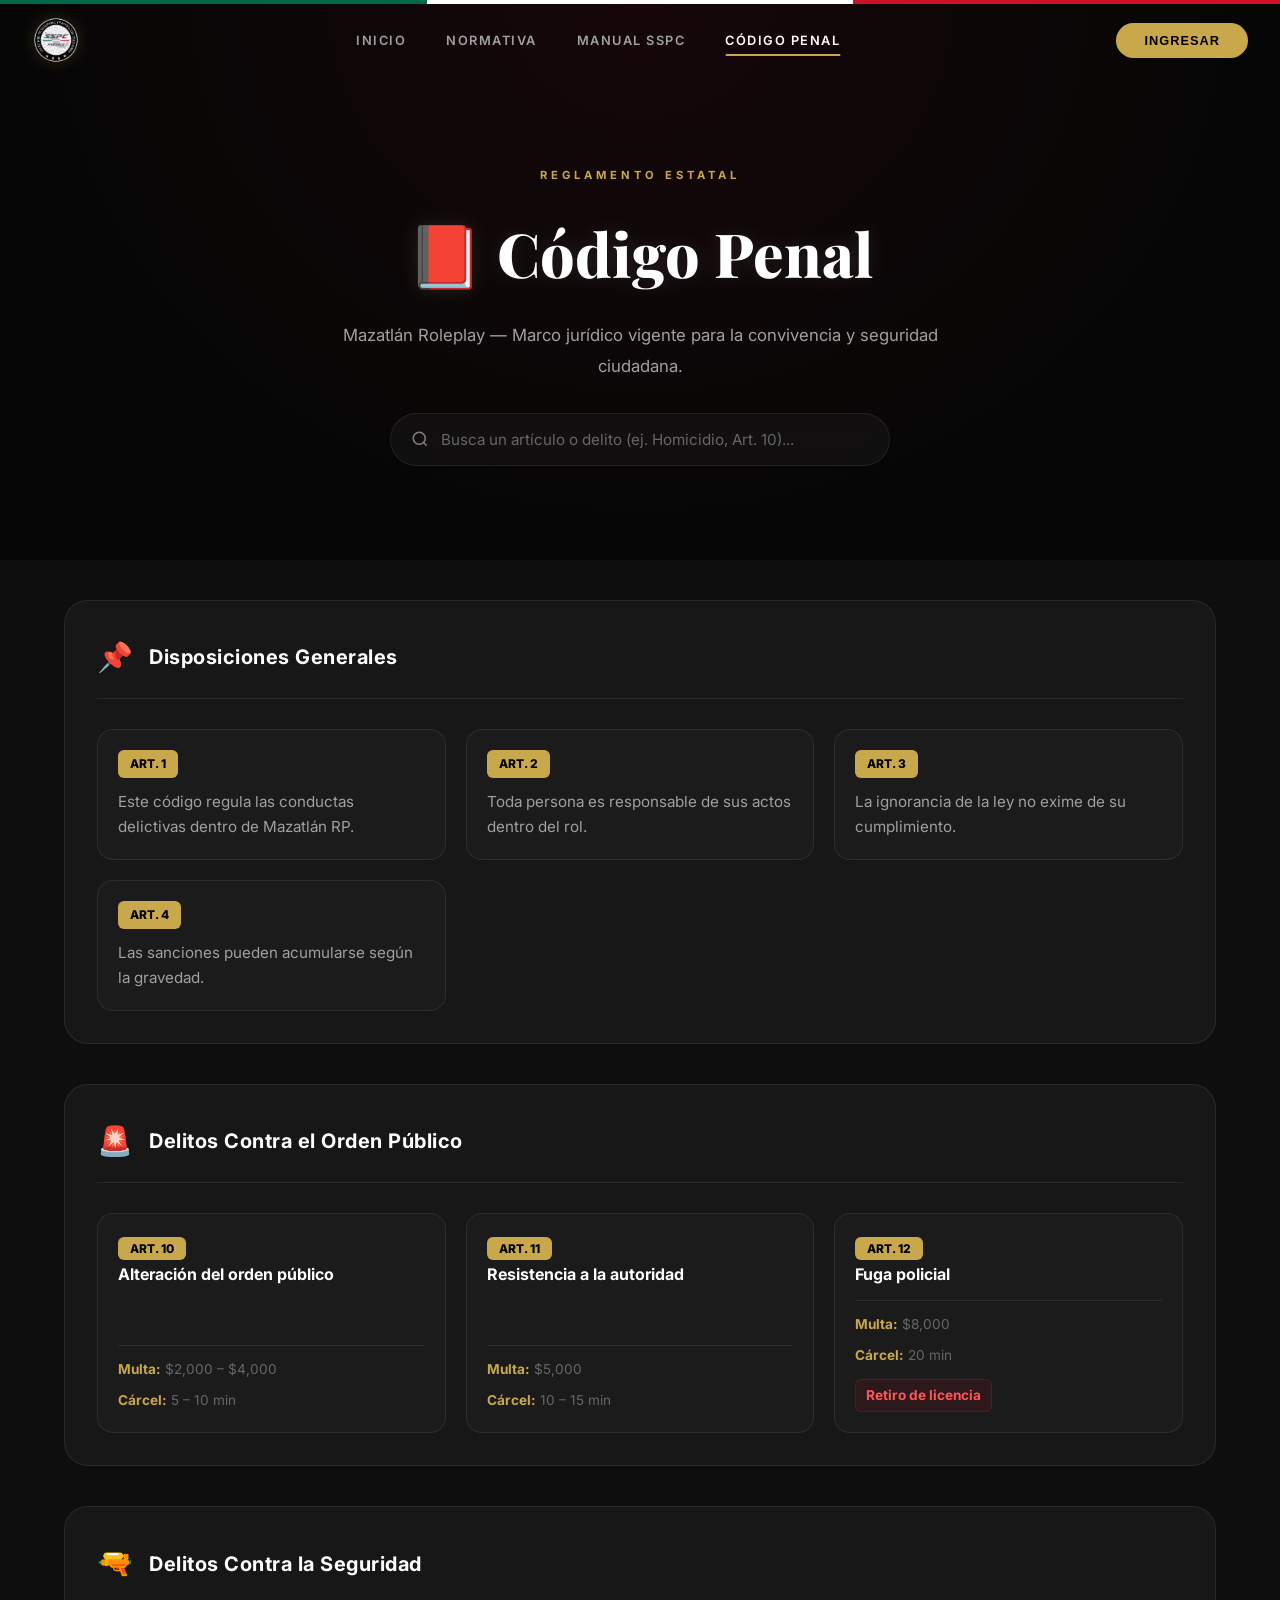
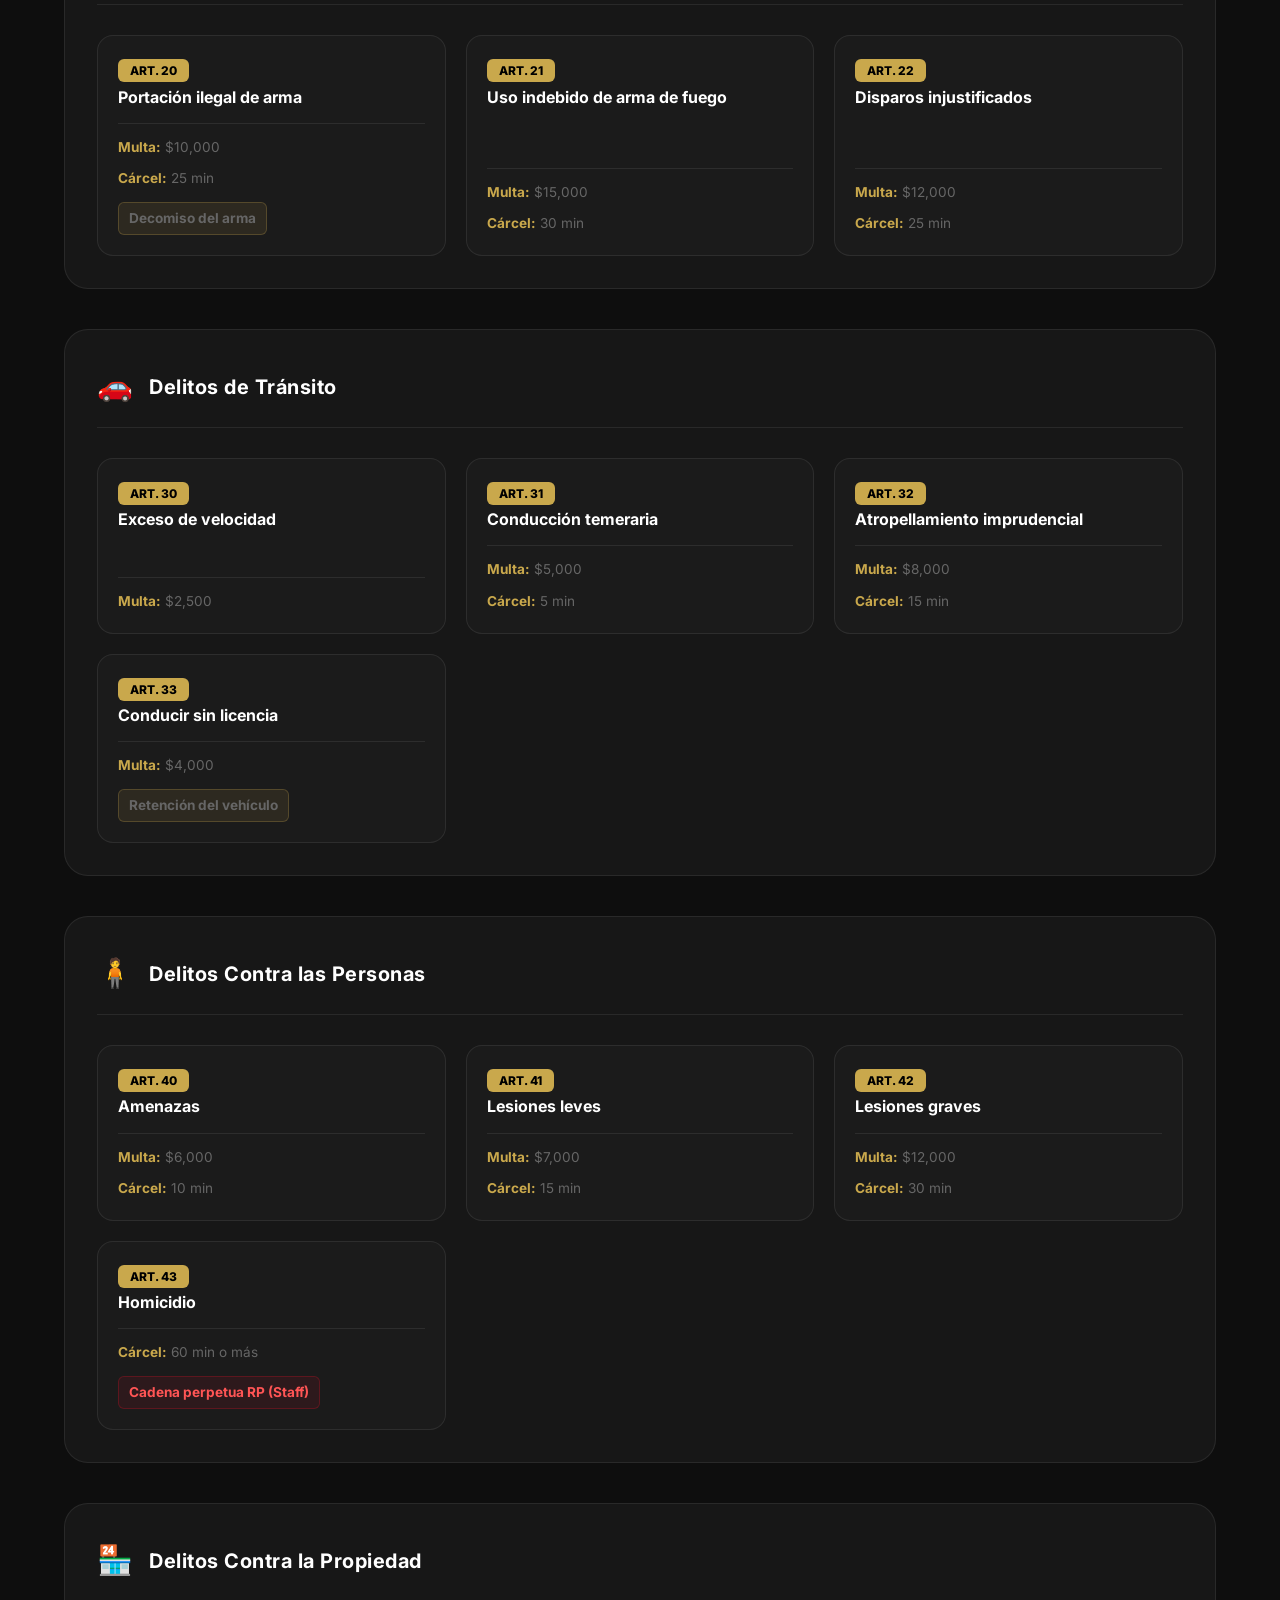
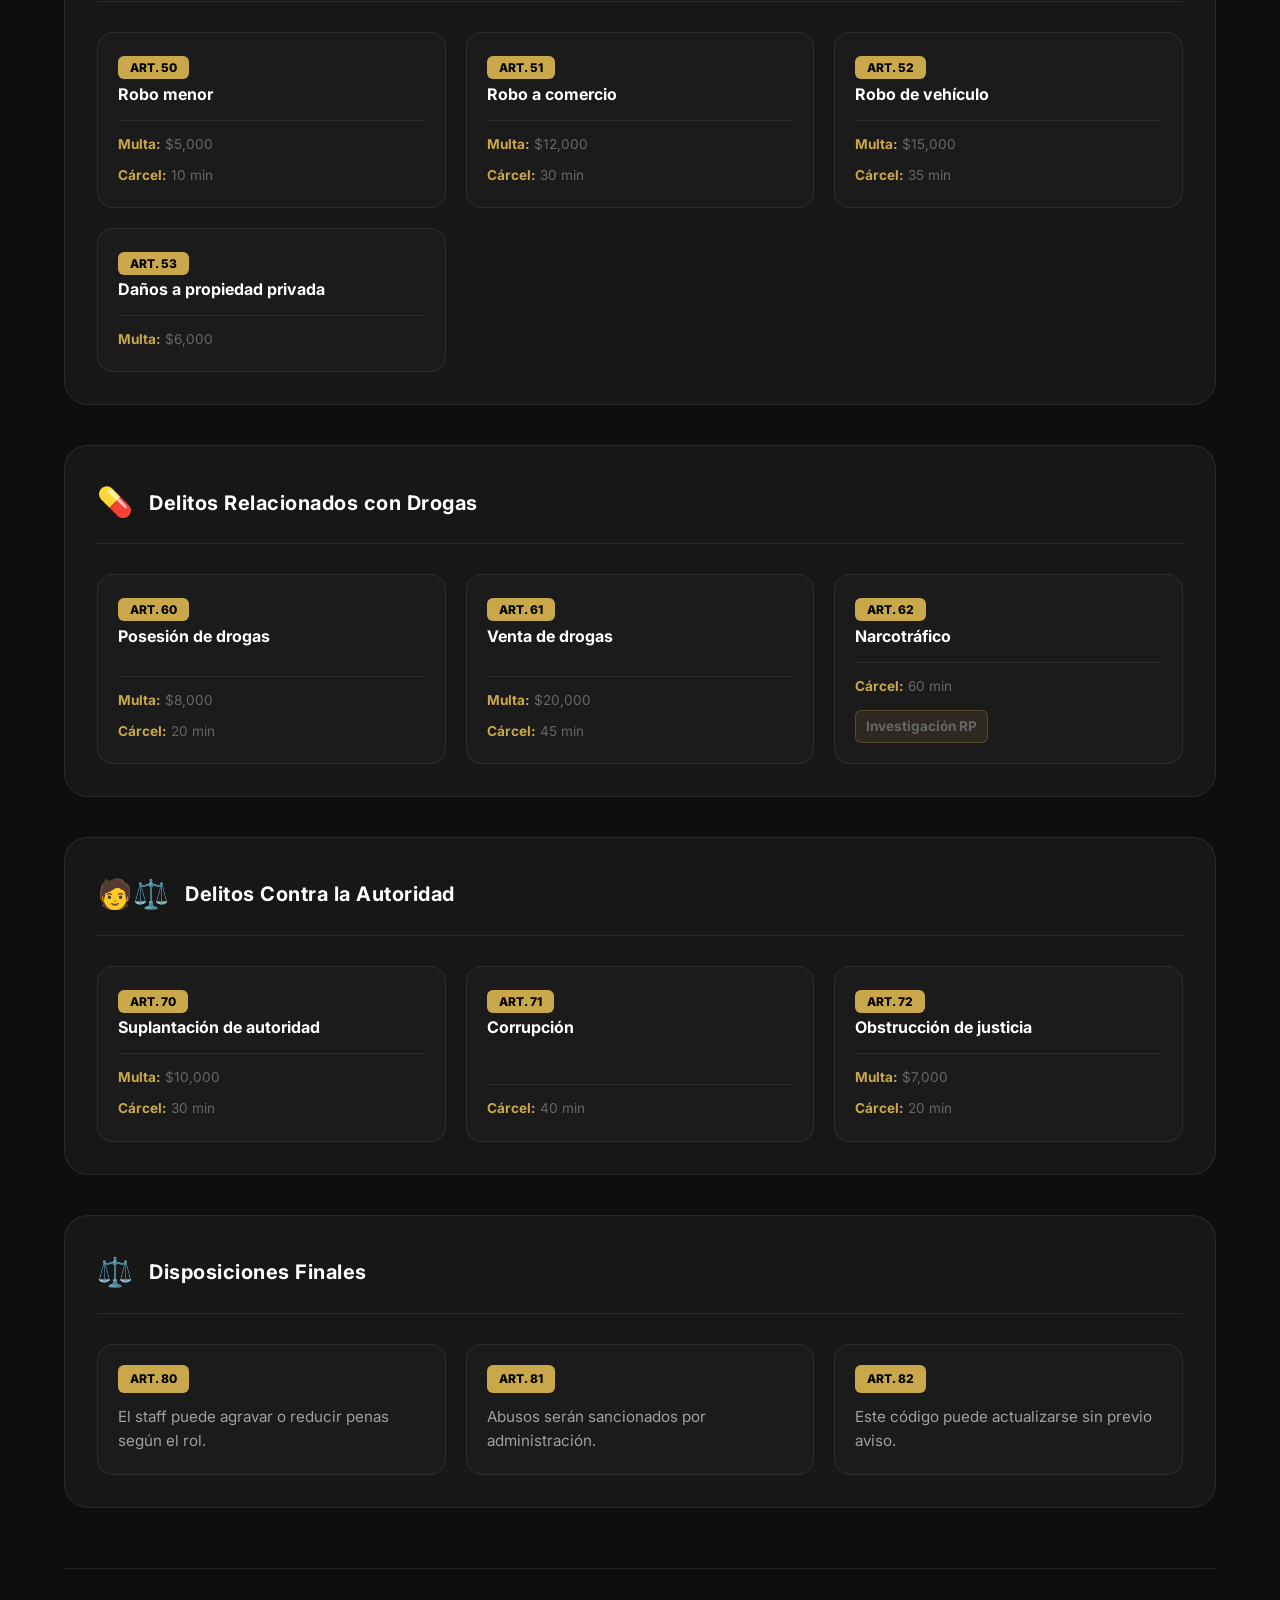
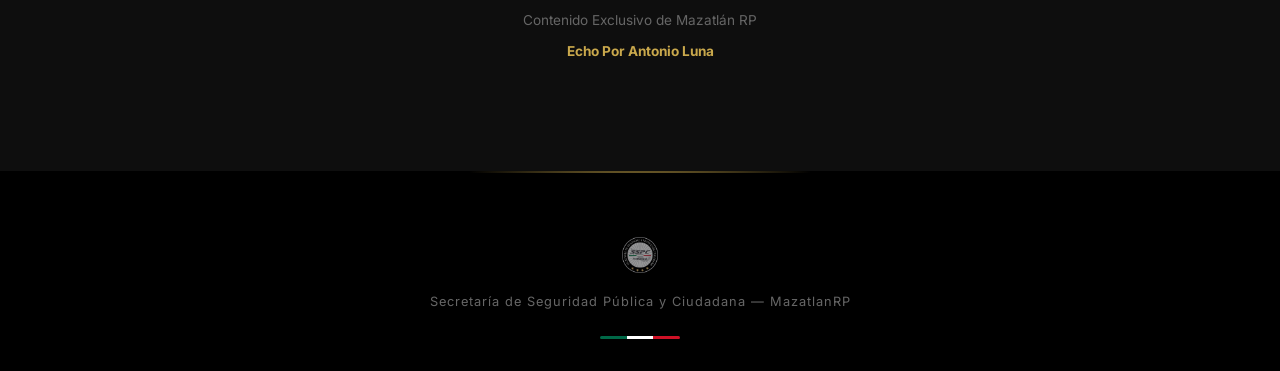
==== commit 8957d4e8: "feat: updates logo, fixes mobile login, auto-loads announcements, and adds auto-reset for weekly tim" ====
--- a/templates/codigo-penal.html
+++ b/templates/codigo-penal.html
@@ -11,6 +11,7 @@
     <link rel="preconnect" href="https://fonts.googleapis.com">
     <link rel="preconnect" href="https://fonts.gstatic.com" crossorigin>
     <link href="https://fonts.googleapis.com/css2?family=Inter:wght@300;400;500;600;700;800;900&family=Playfair+Display:wght@700;800&display=swap" rel="stylesheet">
+    <link rel="icon" type="image/webp" href="/static/logo.webp">
 </head>
 
 <body>
@@ -26,7 +27,7 @@
     <nav class="navbar scrolled" id="main-navbar">
         <div class="nav-container">
             <a href="index.html" class="nav-logo">
-                <img src="https://images.seeklogo.com/logo-png/62/1/secretaria-de-seguridad-y-proteccion-ciudadana-logo-png_seeklogo-626112.png" alt="Logo SSPC Sinaloa" id="logo-img">
+                <img src="/static/logo.webp" alt="Logo SSPC Sinaloa" id="logo-img">
             </a>
             <ul class="nav-links" id="nav-links">
                 <li><a href="index.html">Inicio</a></li>
@@ -453,7 +454,7 @@
     <footer class="footer">
         <div class="footer-glow"></div>
         <div class="container">
-            <img src="https://images.seeklogo.com/logo-png/62/1/secretaria-de-seguridad-y-proteccion-ciudadana-logo-png_seeklogo-626112.png" alt="SSPC" class="footer-logo">
+            <img src="/static/logo.webp" alt="SSPC" class="footer-logo">
             <p class="footer-motto">Secretaría de Seguridad Pública y Ciudadana — MazatlanRP</p>
             <div class="footer-bar">
                 <div class="bar-green"></div>
